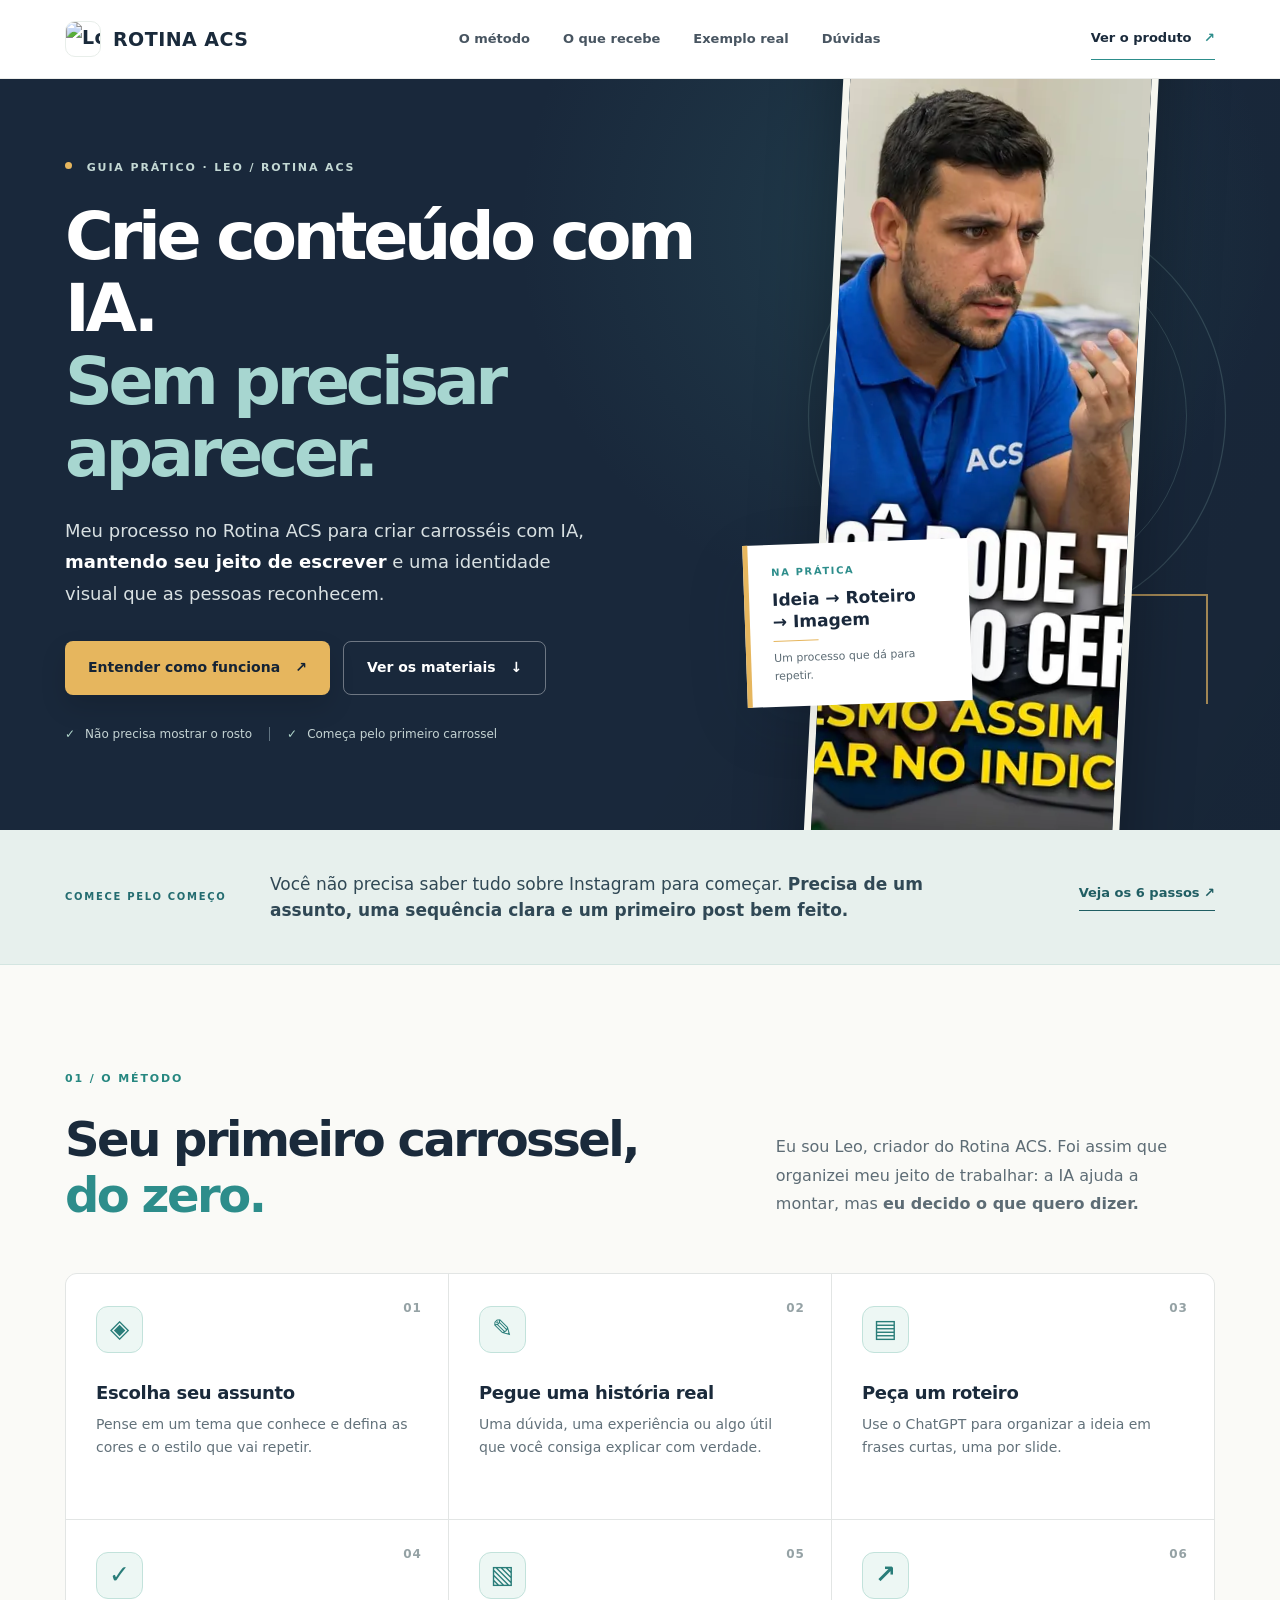
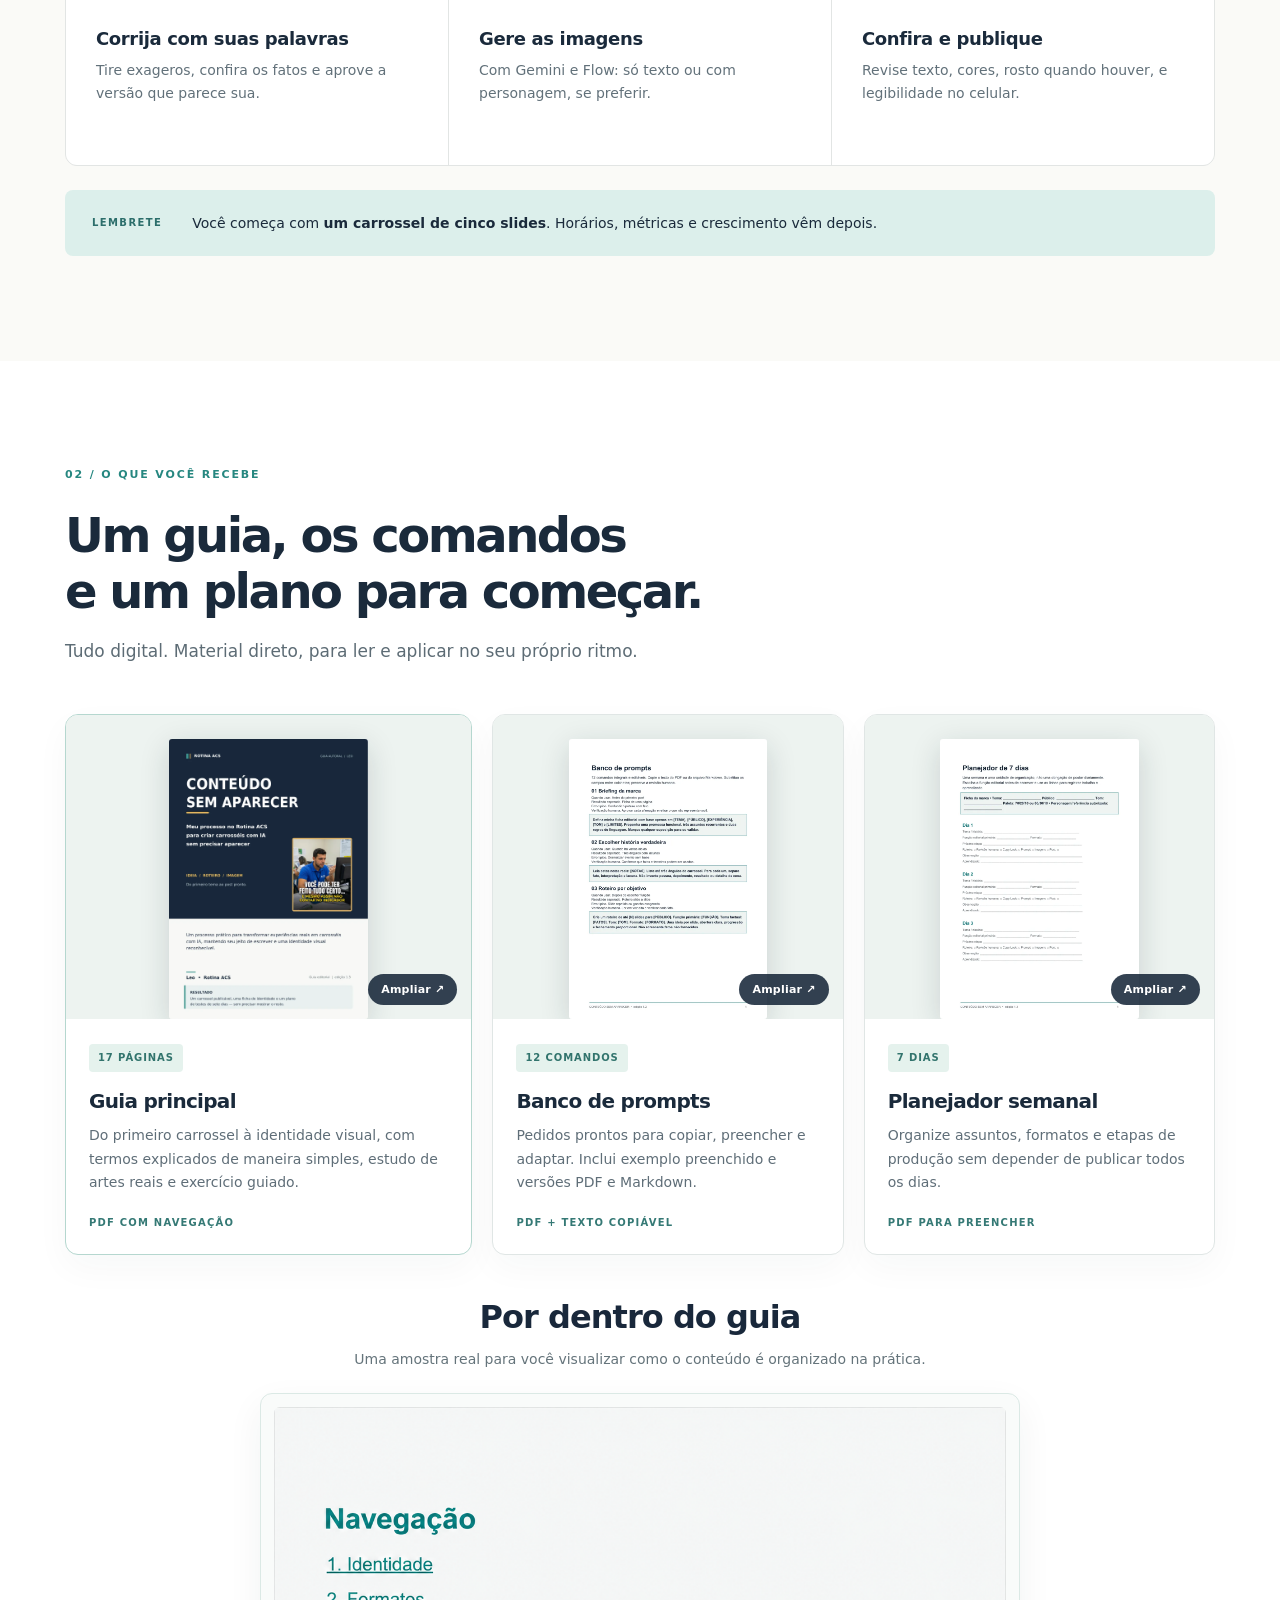
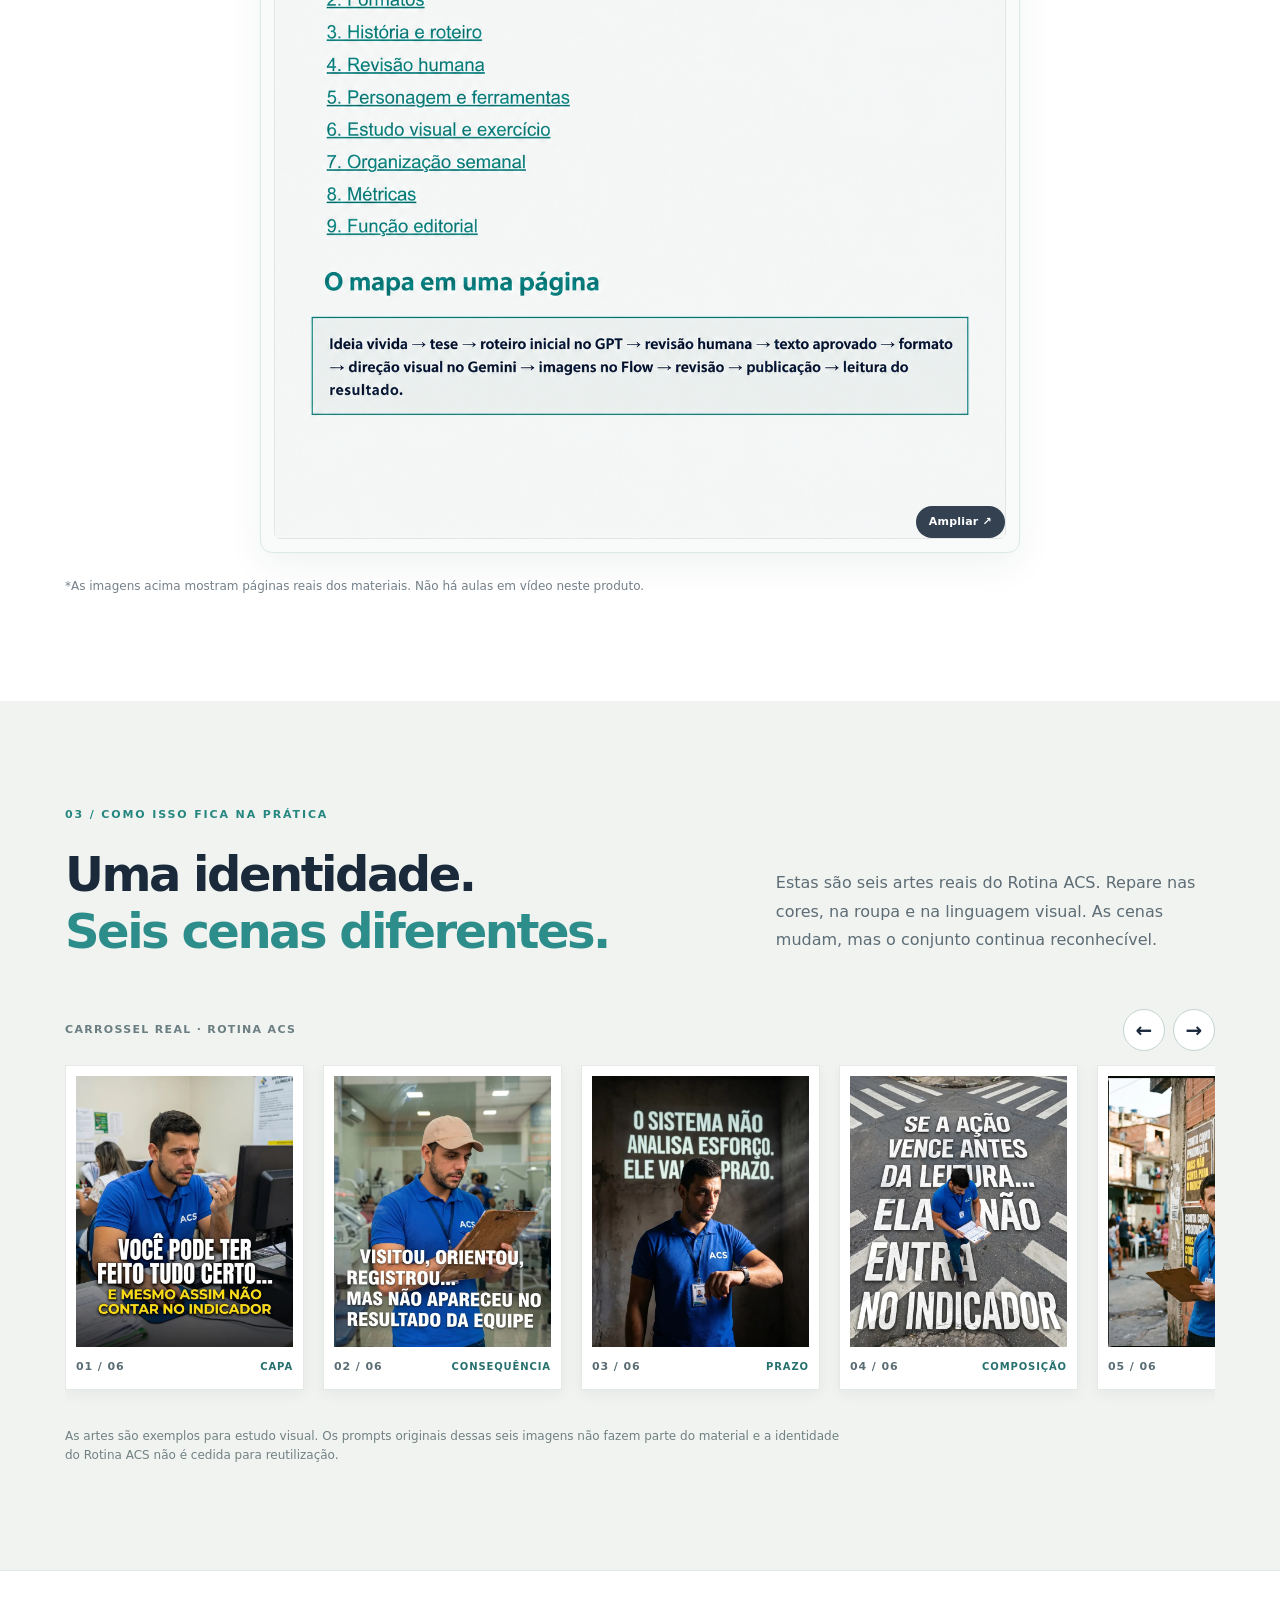
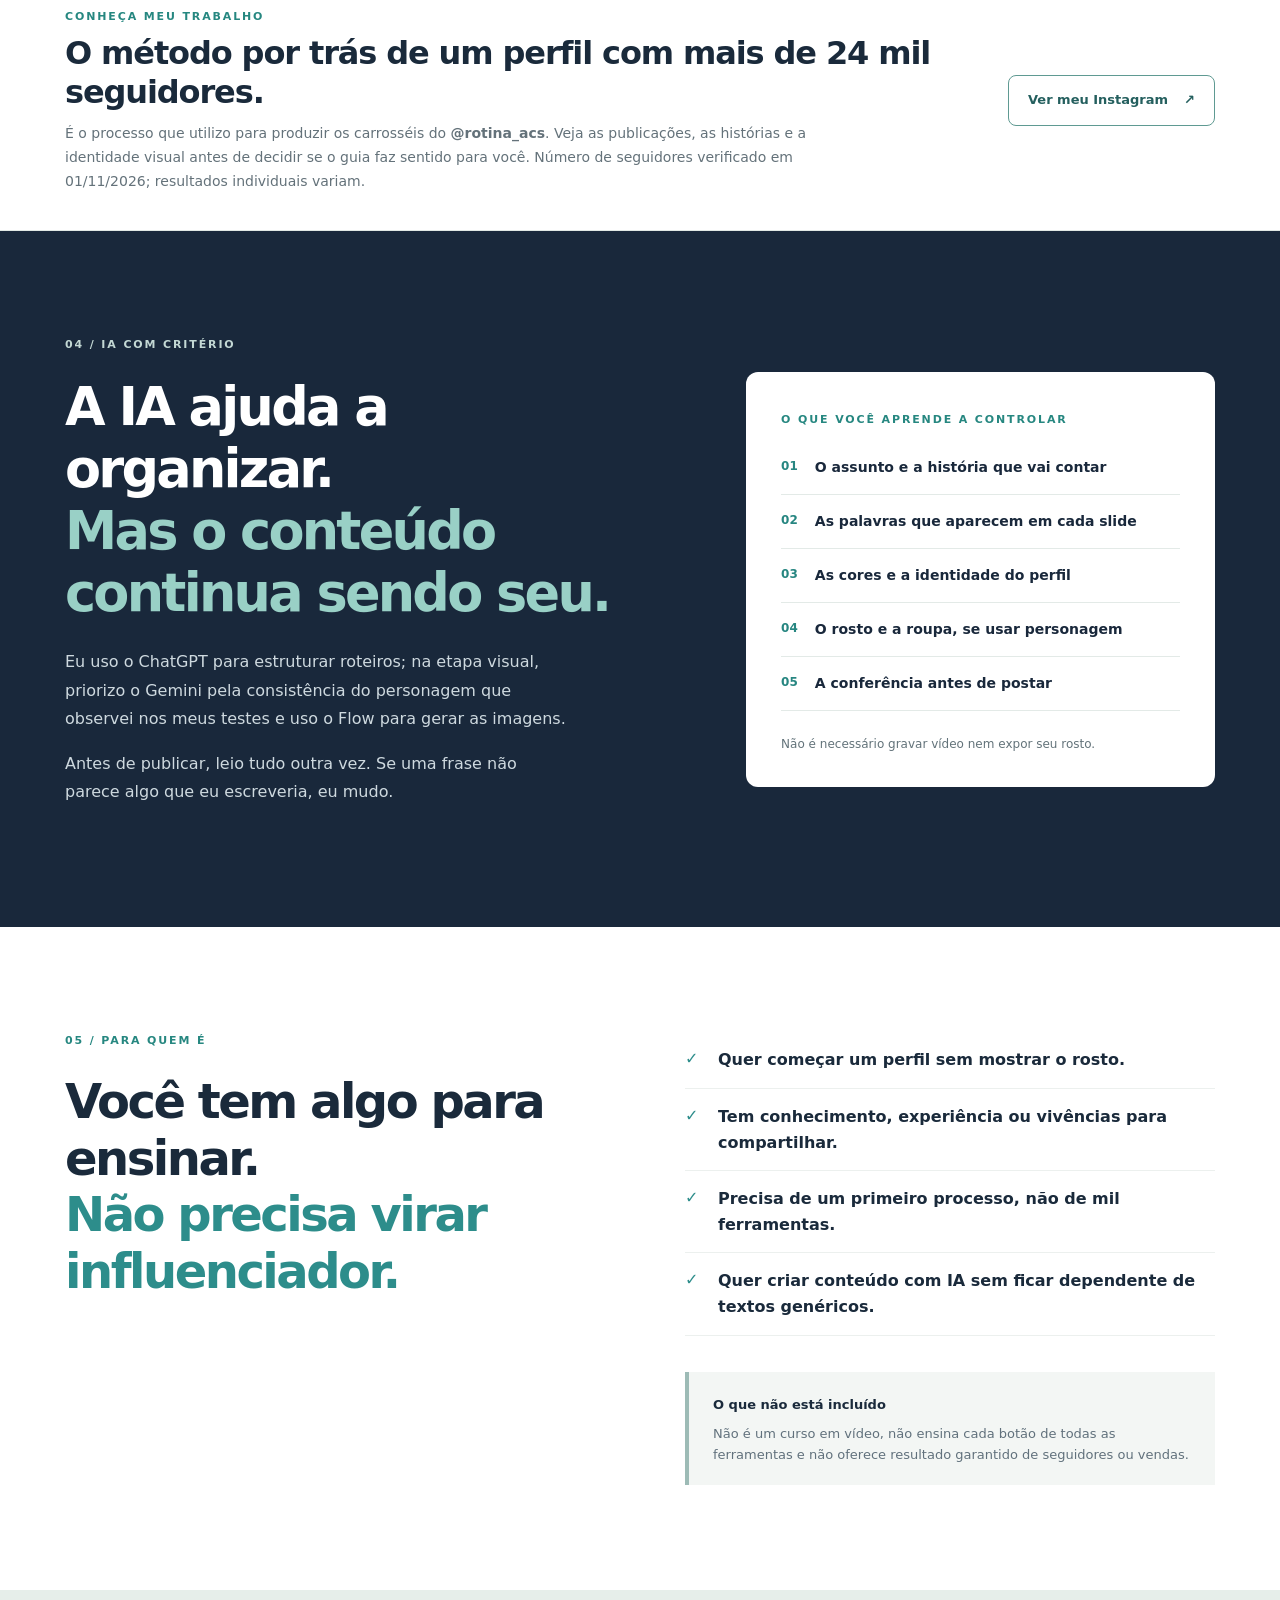
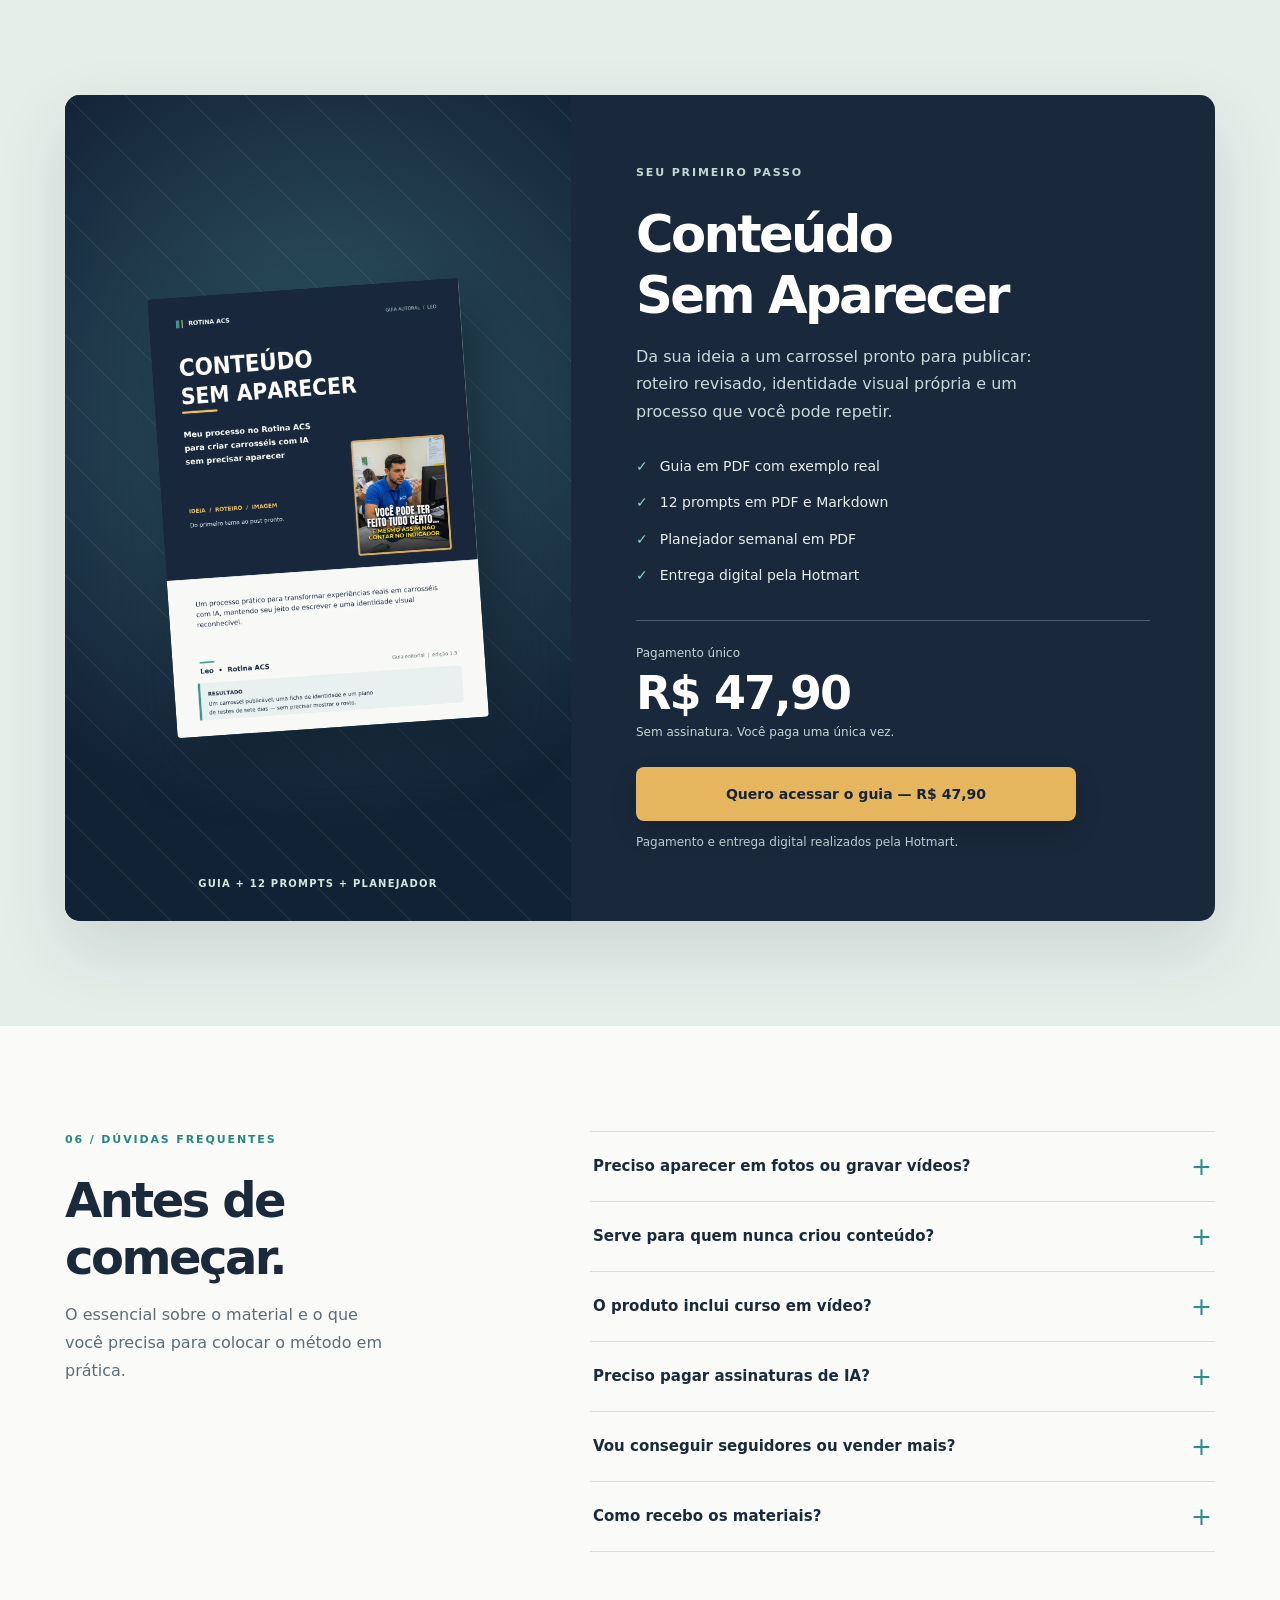
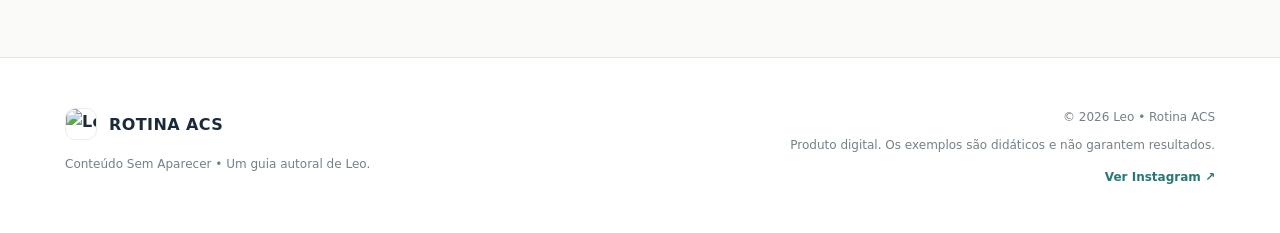
==== index.html @ d0b78807 "Instalar GA4 exclusivo Conteudo Sem Aparecer (G-LNFQ75QREZ)" ====
<!doctype html>
<html lang="pt-BR">
<head>
  <meta charset="utf-8">
  <meta name="viewport" content="width=device-width, initial-scale=1">
  <meta name="theme-color" content="#19283b">
  <meta name="description" content="Aprenda o processo que Leo usa no Rotina ACS para criar carrosséis com IA sem aparecer: roteiro, escrita natural, identidade visual e imagens. Guia PDF, 12 prompts e planejador.">
  <meta name="robots" content="noindex,nofollow"><!-- PRÉVIA: trocar depois da publicação e conferência de domínio/checkout. -->
  <meta property="og:locale" content="pt_BR">
  <meta property="og:type" content="website">
  <meta property="og:site_name" content="Rotina ACS">
  <meta property="og:title" content="Conteúdo Sem Aparecer | Meu processo no Rotina ACS">
  <meta property="og:description" content="Um caminho prático para criar carrosséis com IA, sem precisar mostrar o rosto ou perder seu jeito de escrever.">
  <meta property="og:image" content="https://rotinaacs.com.br/assets/logo.png">
  <meta name="color-scheme" content="light">
  <title>Conteúdo Sem Aparecer — Leo | Rotina ACS</title>
  <link rel="icon" type="image/png" href="https://rotinaacs.com.br/assets/logo.png">
  <link rel="stylesheet" href="styles.css?v=20261101-guia-v1">
  <!-- Google Analytics 4: propriedade exclusiva Conteudo Sem Aparecer. Origem unica; nao duplicar no GTM. -->
  <script async src="https://www.googletagmanager.com/gtag/js?id=G-LNFQ75QREZ"></script>
  <script>
    window.dataLayer = window.dataLayer || [];
    function gtag(){dataLayer.push(arguments);}
    gtag('js', new Date());
    gtag('config', 'G-LNFQ75QREZ');
  </script>
  <script src="site-config.js" defer></script>
  <script src="app.js" defer></script>
</head>
<body>
  <a class="skip" href="#conteudo">Ir para o conteúdo</a>
  <header class="site-header">
    <div class="wide header-inner">
      <a class="brand" href="https://www.instagram.com/rotina_acs/" target="_blank" rel="noopener noreferrer" aria-label="Ver Instagram do Rotina ACS (abre em nova aba)"><img class="brand-mark" src="https://rotinaacs.com.br/assets/logo.png" alt="Logotipo oficial do Rotina ACS" width="36" height="36"><span>ROTINA <b>ACS</b></span></a>
      <nav class="nav-links" aria-label="Navegação principal">
        <a href="#metodo">O método</a><a href="#por-dentro">O que recebe</a><a href="#exemplo">Exemplo real</a><a href="#duvidas">Dúvidas</a>
      </nav>
      <a class="header-link" href="#oferta">Ver o produto <span aria-hidden="true">↗</span></a>
    </div>
  </header>

  <main id="conteudo">
    <section class="hero" id="inicio">
      <div class="wide hero-grid" data-reveal>
        <div class="hero-copy">
          <p class="eyebrow light"><span class="dot"></span> GUIA PRÁTICO · LEO / ROTINA ACS</p>
          <h1>Crie conteúdo com IA.<br><em>Sem precisar aparecer.</em></h1>
          <p class="hero-lead">Meu processo no Rotina ACS para criar carrosséis com IA, <strong>mantendo seu jeito de escrever</strong> e uma identidade visual que as pessoas reconhecem.</p>
          <div class="hero-actions">
            <a href="#metodo" class="btn btn-gold">Entender como funciona <span aria-hidden="true">↗</span></a>
            <a href="#por-dentro" class="btn btn-ghost">Ver os materiais <span aria-hidden="true">↓</span></a>
          </div>
          <div class="hero-foot"><span class="tick">✓</span> Não precisa mostrar o rosto <span class="sep"></span><span class="tick">✓</span> Começa pelo primeiro carrossel</div>
        </div>
        <div class="hero-visual" aria-label="Exemplo de carrossel do Rotina ACS">
          <div class="hero-orbit orbit-one"></div><div class="hero-orbit orbit-two"></div>
          <figure class="hero-photo"><img src="assets/post-01.webp" width="740" height="920" alt="Carrossel real do Rotina ACS mostrando um agente diante do computador, com título sobre trabalho e indicadores" fetchpriority="high"><figcaption>ARTE REAL DO ROTINA ACS</figcaption></figure>
          <div class="float-stamp"><span class="tiny-label">NA PRÁTICA</span><strong>Ideia → Roteiro<br>→ Imagem</strong><span class="small-line"></span><span>Um processo que dá para repetir.</span></div>
          <div class="stack-line"></div>
        </div>
      </div>
    </section>

    <section class="beginner-band">
      <div class="wide beginner-inner" data-reveal><div class="eyebrow dark">COMECE PELO COMEÇO</div><p>Você não precisa saber tudo sobre Instagram para começar. <strong>Precisa de um assunto, uma sequência clara e um primeiro post bem feito.</strong></p><a href="#metodo">Veja os 6 passos <span aria-hidden="true">↗</span></a></div>
    </section>

    <section class="section section-method" id="metodo">
      <div class="wide">
        <div class="section-heading split" data-reveal><div><p class="eyebrow">01 / O MÉTODO</p><h2>Seu primeiro carrossel,<br><span>do zero.</span></h2></div><p>Eu sou Leo, criador do Rotina ACS. Foi assim que organizei meu jeito de trabalhar: a IA ajuda a montar, mas <strong>eu decido o que quero dizer.</strong></p></div>
        <div class="steps">
          <article class="step" data-reveal><span class="step-num">01</span><div class="step-icon" aria-hidden="true">◈</div><h3>Escolha seu assunto</h3><p>Pense em um tema que conhece e defina as cores e o estilo que vai repetir.</p></article>
          <article class="step" data-reveal><span class="step-num">02</span><div class="step-icon" aria-hidden="true">✎</div><h3>Pegue uma história real</h3><p>Uma dúvida, uma experiência ou algo útil que você consiga explicar com verdade.</p></article>
          <article class="step" data-reveal><span class="step-num">03</span><div class="step-icon" aria-hidden="true">▤</div><h3>Peça um roteiro</h3><p>Use o ChatGPT para organizar a ideia em frases curtas, uma por slide.</p></article>
          <article class="step" data-reveal><span class="step-num">04</span><div class="step-icon" aria-hidden="true">✓</div><h3>Corrija com suas palavras</h3><p>Tire exageros, confira os fatos e aprove a versão que parece sua.</p></article>
          <article class="step" data-reveal><span class="step-num">05</span><div class="step-icon" aria-hidden="true">▧</div><h3>Gere as imagens</h3><p>Com Gemini e Flow: só texto ou com personagem, se preferir.</p></article>
          <article class="step" data-reveal><span class="step-num">06</span><div class="step-icon" aria-hidden="true">↗</div><h3>Confira e publique</h3><p>Revise texto, cores, rosto quando houver, e legibilidade no celular.</p></article>
        </div>
        <div class="callout"><span class="callout-mark">LEMBRETE</span><span>Você começa com <strong>um carrossel de cinco slides</strong>. Horários, métricas e crescimento vêm depois.</span></div>
      </div>
    </section>

    <section class="section inside-section" id="por-dentro">
      <div class="wide">
        <div class="section-heading" data-reveal><p class="eyebrow">02 / O QUE VOCÊ RECEBE</p><h2>Um guia, os comandos<br>e um plano para começar.</h2><p class="sublead">Tudo digital. Material direto, para ler e aplicar no seu próprio ritmo.</p></div>
        <div class="product-grid">
          <article data-reveal class="product-card product-featured">
            <a class="product-image product-preview" href="assets/guia-capa.webp" aria-label="Ampliar prévia: Capa autoral do guia Conteúdo Sem Aparecer"><img src="assets/guia-capa.webp" alt="Capa autoral do guia Conteúdo Sem Aparecer" width="1042" height="1474" loading="lazy"><span class="preview-hint" aria-hidden="true">Ampliar ↗</span></a>
            <div class="product-info"><span class="pill">17 PÁGINAS</span><h3>Guia principal</h3><p>Do primeiro carrossel à identidade visual, com termos explicados de maneira simples, estudo de artes reais e exercício guiado.</p><span class="filetype">PDF COM NAVEGAÇÃO</span></div>
          </article>
          <article data-reveal class="product-card">
            <a class="product-image product-preview" href="assets/prompts-exemplo.webp" aria-label="Ampliar prévia: Página do banco de 12 prompts usados para criar e revisar carrosséis"><img src="assets/prompts-exemplo.webp" alt="Página do banco de 12 prompts usados para criar e revisar carrosséis" width="830" height="1170" loading="lazy"><span class="preview-hint" aria-hidden="true">Ampliar ↗</span></a>
            <div class="product-info"><span class="pill">12 COMANDOS</span><h3>Banco de prompts</h3><p>Pedidos prontos para copiar, preencher e adaptar. Inclui exemplo preenchido e versões PDF e Markdown.</p><span class="filetype">PDF + TEXTO COPIÁVEL</span></div>
          </article>
          <article data-reveal class="product-card">
            <a class="product-image product-preview" href="assets/planner-exemplo.webp" aria-label="Ampliar prévia: Amostra do planejador semanal e checklist para organizar a produção"><img src="assets/planner-exemplo.webp" alt="Amostra do planejador semanal e checklist para organizar a produção" width="830" height="1170" loading="lazy"><span class="preview-hint" aria-hidden="true">Ampliar ↗</span></a>
            <div class="product-info"><span class="pill">7 DIAS</span><h3>Planejador semanal</h3><p>Organize assuntos, formatos e etapas de produção sem depender de publicar todos os dias.</p><span class="filetype">PDF PARA PREENCHER</span></div>
          </article>
        </div>
        <div class="guide-sample" data-reveal>
          <h3>Por dentro do guia</h3>
          <p>Uma amostra real para você visualizar como o conteúdo é organizado na prática.</p>
          <a class="product-preview guide-sample-preview" href="assets/guia-mapa-por-dentro.png" aria-label="Ampliar a prévia real de uma página do guia Conteúdo Sem Aparecer">
            <img src="assets/guia-mapa-por-dentro.png" alt="Página real do guia com navegação pelos nove tópicos e mapa do processo: da ideia à publicação e leitura do resultado" width="735" height="353" loading="lazy">
            <span class="preview-hint" aria-hidden="true">Ampliar ↗</span>
          </a>
        </div>
        <p class="note-text">*As imagens acima mostram páginas reais dos materiais. Não há aulas em vídeo neste produto.</p>
      </div>
    </section>

    <section class="section showcase" id="exemplo">
      <div class="wide">
        <div class="section-heading split" data-reveal><div><p class="eyebrow">03 / COMO ISSO FICA NA PRÁTICA</p><h2>Uma identidade.<br><span>Seis cenas diferentes.</span></h2></div><p>Estas são seis artes reais do Rotina ACS. Repare nas cores, na roupa e na linguagem visual. As cenas mudam, mas o conjunto continua reconhecível.</p></div>
        <div class="gallery-controls" data-reveal><span>CARROSSEL REAL · ROTINA ACS</span><div><button class="gallery-arrow" type="button" data-gallery-prev aria-label="Ver slides anteriores">←</button><button class="gallery-arrow" type="button" data-gallery-next aria-label="Ver próximos slides">→</button></div></div>
        <div class="gallery" data-reveal id="gallery" tabindex="0" aria-label="Seis artes originais do Rotina ACS em sequência">
          <figure><img src="assets/post-01.webp" alt="Slide 1: trabalho certo pode não contar no indicador" loading="lazy"><figcaption>01 / 06 <span>CAPA</span></figcaption></figure>
          <figure><img src="assets/post-02.webp" alt="Slide 2: visitou, orientou e registrou, mas não apareceu no resultado" loading="lazy"><figcaption>02 / 06 <span>CONSEQUÊNCIA</span></figcaption></figure>
          <figure><img src="assets/post-03.webp" alt="Slide 3: sistema avalia prazos, personagem em cena escura" loading="lazy"><figcaption>03 / 06 <span>PRAZO</span></figcaption></figure>
          <figure><img src="assets/post-04.webp" alt="Slide 4: frase integrada ao asfalto com personagem visto de cima" loading="lazy"><figcaption>04 / 06 <span>COMPOSIÇÃO</span></figcaption></figure>
          <figure><img src="assets/post-05.webp" alt="Slide 5: agente diante de cartazes com mensagem sobre o indicador" loading="lazy"><figcaption>05 / 06 <span>IDENTIDADE</span></figcaption></figure>
          <figure><img src="assets/post-06.webp" alt="Slide 6: agente em rua ao anoitecer olhando o relógio" loading="lazy"><figcaption>06 / 06 <span>FECHAMENTO</span></figcaption></figure>
        </div>
        <p class="gallery-caption">As artes são exemplos para estudo visual. Os prompts originais dessas seis imagens não fazem parte do material e a identidade do Rotina ACS não é cedida para reutilização.</p>
      </div>
    </section>

    <section class="social-proof" aria-label="Conheça o trabalho real do Rotina ACS">
      <div class="wide social-proof-inner" data-reveal>
        <div class="social-proof-copy">
          <p class="eyebrow">CONHEÇA MEU TRABALHO</p>
          <h2>O método por trás de um perfil com mais de 24 mil seguidores.</h2>
          <p>É o processo que utilizo para produzir os carrosséis do <strong>@rotina_acs</strong>. Veja as publicações, as histórias e a identidade visual antes de decidir se o guia faz sentido para você. Número de seguidores verificado em 01/11/2026; resultados individuais variam.</p>
        </div>
        <a class="social-proof-link" href="https://www.instagram.com/rotina_acs/" target="_blank" rel="noopener noreferrer" aria-label="Ver perfil Rotina ACS no Instagram, abre em nova aba">Ver meu Instagram <span aria-hidden="true">↗</span></a>
      </div>
    </section>

    <section class="section philosophy-section">
      <div class="wide philosophy-grid" data-reveal>
        <div><p class="eyebrow light">04 / IA COM CRITÉRIO</p><h2>A IA ajuda a organizar.<br><em>Mas o conteúdo continua sendo seu.</em></h2><p>Eu uso o ChatGPT para estruturar roteiros; na etapa visual, priorizo o Gemini pela consistência do personagem que observei nos meus testes e uso o Flow para gerar as imagens.</p><p>Antes de publicar, leio tudo outra vez. Se uma frase não parece algo que eu escreveria, eu mudo.</p></div>
        <div class="philosophy-card"><p class="eyebrow">O QUE VOCÊ APRENDE A CONTROLAR</p><ul><li><span>01</span> O assunto e a história que vai contar</li><li><span>02</span> As palavras que aparecem em cada slide</li><li><span>03</span> As cores e a identidade do perfil</li><li><span>04</span> O rosto e a roupa, se usar personagem</li><li><span>05</span> A conferência antes de postar</li></ul><small>Não é necessário gravar vídeo nem expor seu rosto.</small></div>
      </div>
    </section>

    <section class="section suited-section">
      <div class="wide suited-grid" data-reveal><div><p class="eyebrow">05 / PARA QUEM É</p><h2>Você tem algo para ensinar.<br><span>Não precisa virar influenciador.</span></h2></div><div><ul class="checks"><li>Quer começar um perfil sem mostrar o rosto.</li><li>Tem conhecimento, experiência ou vivências para compartilhar.</li><li>Precisa de um primeiro processo, não de mil ferramentas.</li><li>Quer criar conteúdo com IA sem ficar dependente de textos genéricos.</li></ul><div class="honesty"><b>O que não está incluído</b><p>Não é um curso em vídeo, não ensina cada botão de todas as ferramentas e não oferece resultado garantido de seguidores ou vendas.</p></div></div></div>
    </section>

    <section class="section offer-section" id="oferta">
      <div class="wide offer-card" data-reveal>
        <div class="offer-visual"><img src="assets/guia-capa.webp" alt="Capa do Guia Conteúdo Sem Aparecer" loading="lazy"><div class="offer-visual-tag">GUIA + 12 PROMPTS + PLANEJADOR</div></div>
        <div class="offer-copy"><p class="eyebrow light">SEU PRIMEIRO PASSO</p><h2>Conteúdo<br>Sem Aparecer</h2><p>Da sua ideia a um carrossel pronto para publicar: roteiro revisado, identidade visual própria e um processo que você pode repetir.</p><ul><li>Guia em PDF com exemplo real</li><li>12 prompts em PDF e Markdown</li><li>Planejador semanal em PDF</li><li>Entrega digital pela Hotmart</li></ul><div class="price"><span>Pagamento único</span><strong data-price>R$ 47,90</strong><small>Sem assinatura. Você paga uma única vez.</small></div><div class="checkout-slot" data-checkout-slot><span class="btn btn-unavailable" aria-disabled="true">Aguardando liberação pela Hotmart</span><p>O produto está cadastrado. O botão de compra será ativado depois que a Hotmart liberar o checkout.</p></div></div>
      </div>
    </section>

    <section class="section faq-section" id="duvidas">
      <div class="wide faq-grid" data-reveal><div><p class="eyebrow">06 / DÚVIDAS FREQUENTES</p><h2>Antes de começar.</h2><p>O essencial sobre o material e o que você precisa para colocar o método em prática.</p></div><div class="faq-list">
        <details><summary>Preciso aparecer em fotos ou gravar vídeos?</summary><p>Não. Você pode criar carrosséis só com texto, objetos ou cenários. Se quiser um personagem fixo, o guia explica como trabalhar com referência de imagem.</p></details>
        <details><summary>Serve para quem nunca criou conteúdo?</summary><p>Sim, o material começa por seis passos simples para fazer um carrossel de cinco slides. Os termos técnicos são explicados dentro do guia.</p></details>
        <details><summary>O produto inclui curso em vídeo?</summary><p>Não. É um conjunto de arquivos digitais: guia PDF, banco de 12 prompts em PDF e Markdown e planejador em PDF.</p></details>
        <details><summary>Preciso pagar assinaturas de IA?</summary><p>As ferramentas podem ter recursos e limites diferentes conforme o plano. O guia apresenta o processo, mas você deve conferir as condições atuais do ChatGPT, Gemini e Google Flow antes de produzir.</p></details>
        <details><summary>Vou conseguir seguidores ou vender mais?</summary><p>Não existe garantia de seguidores, alcance, viralização ou vendas. Eu compartilho um processo que utilizo e critérios para testar, acompanhar e melhorar seu próprio conteúdo.</p></details>
        <details><summary>Como recebo os materiais?</summary><p>Após a confirmação do pagamento, a Hotmart fornece as orientações para acessar os arquivos digitais do produto.</p></details>
      </div></div>
    </section>
  </main>
  <dialog class="preview-dialog" id="preview-dialog" aria-label="Prévia ampliada do material">
    <button class="preview-dialog-close" type="button" data-preview-close aria-label="Fechar prévia">×</button>
    <img data-preview-image alt="">
    <p data-preview-caption></p>
  </dialog>
  <footer class="footer"><div class="wide footer-inner"><div><a class="brand brand-footer" href="https://www.instagram.com/rotina_acs/" target="_blank" rel="noopener noreferrer" aria-label="Ver Instagram do Rotina ACS (abre em nova aba)"><img class="brand-mark" src="https://rotinaacs.com.br/assets/logo.png" alt="Logotipo oficial do Rotina ACS" width="36" height="36"><span>ROTINA <b>ACS</b></span></a><p>Conteúdo Sem Aparecer • Um guia autoral de Leo.</p></div><div class="footer-right"><p>© <span id="year">2026</span> Leo • Rotina ACS</p><p>Produto digital. Os exemplos são didáticos e não garantem resultados.</p><a href="https://www.instagram.com/rotina_acs/" target="_blank" rel="noopener noreferrer" aria-label="Ver Instagram do Rotina ACS (abre em nova aba)">Ver Instagram ↗</a></div></div></footer>
</body>
</html>
---- styles.css ----
:root{--navy:#19283b;--navy-deep:#111d2b;--paper:#fafaf7;--white:#fff;--ink:#1a2a3b;--sub:#5d6c75;--teal:#2d8d8b;--teal-light:#dcefeb;--amber:#e6b65e;--line:#dee3e1;--radius:18px;--shadow:0 18px 65px rgba(21,38,54,.10)}
*{box-sizing:border-box}html{scroll-behavior:smooth}body{margin:0;background:var(--paper);font-family:Inter,"Segoe UI",system-ui,-apple-system,BlinkMacSystemFont,sans-serif;font-size:16px;color:var(--ink);line-height:1.6;-webkit-font-smoothing:antialiased}a{color:inherit}img{display:block;max-width:100%}button{font:inherit}button,a{-webkit-tap-highlight-color:transparent}:focus-visible{outline:3px solid var(--amber);outline-offset:4px}::selection{background:#c1dcd7;color:#172635}.wide{width:min(100% - 68px,1150px);margin-inline:auto}.skip{position:absolute;z-index:999;top:0;left:0;transform:translateY(-200%);background:#fff;color:var(--ink);padding:12px}.skip:focus{transform:none}.site-header{position:relative;z-index:10;background:#fff;border-bottom:1px solid #ecedea}.header-inner{height:78px;display:flex;align-items:center;justify-content:space-between;gap:32px}.brand{display:inline-flex;align-items:center;gap:12px;text-decoration:none;font-size:19px;letter-spacing:.025em;font-weight:600;white-space:nowrap}.brand b{font-weight:900}.brand-bars{display:inline-flex;align-items:center;gap:3px}.brand-bars i{display:block;width:9px;height:24px;background:var(--teal)}.brand-bars i+ i{width:4px;background:var(--amber)}.nav-links{display:flex;align-items:center;gap:33px}.nav-links a,.header-link{font-weight:650;font-size:13px;text-decoration:none;color:#485561}.nav-links a:hover,.header-link:hover{color:var(--teal)}.header-link{padding:10px 0;border-bottom:1px solid var(--teal);color:var(--ink)}.header-link span{color:var(--teal);margin-left:8px}
.hero{position:relative;background:var(--navy);color:#fff;overflow:hidden}.hero::before{content:"";position:absolute;inset:0;background:radial-gradient(circle at 70% 20%,rgba(59,128,131,.22),transparent 35%),linear-gradient(120deg,transparent 58%,rgba(0,0,0,.07));pointer-events:none}.hero-grid{position:relative;min-height:672px;display:grid;grid-template-columns:1.15fr .85fr;align-items:center;gap:52px;padding-block:80px 86px}.eyebrow{font-size:11px;font-weight:850;color:#268780;letter-spacing:.17em;text-transform:uppercase;margin:0 0 23px}.eyebrow.light{color:#c3d8d4}.eyebrow.dark{color:#246c70}.dot{display:inline-block;width:7px;height:7px;background:var(--amber);border-radius:50%;margin-right:9px;vertical-align:2px}.hero h1{max-width:700px;font-size:clamp(45px,5.2vw,75px);font-weight:850;line-height:1.09;letter-spacing:-.065em;margin:0 0 25px}.hero h1 em{font-style:normal;color:#a7d6d0}.hero-lead{font-size:18px;line-height:1.76;color:#d8e0e2;max-width:540px;margin:0}.hero-lead strong{color:#fff;font-weight:700}.hero-actions{display:flex;flex-wrap:wrap;gap:13px;margin-top:31px}.btn{display:inline-flex;justify-content:center;align-items:center;gap:15px;min-height:54px;padding:14px 23px;text-decoration:none;border-radius:8px;font-weight:800;font-size:14px;line-height:1.2;transition:transform .2s,filter .2s}.btn:hover{transform:translateY(-2px)}.btn-gold{background:var(--amber);color:#142335;box-shadow:0 12px 26px rgba(0,0,0,.13)}.btn-gold:hover{filter:brightness(1.05)}.btn-ghost{color:#fff;border:1px solid rgba(255,255,255,.37)}.btn-ghost:hover{background:rgba(255,255,255,.07)}.hero-foot{display:flex;align-items:center;flex-wrap:wrap;gap:10px;color:#c4d3d3;font-size:12px;margin-top:30px}.tick{color:#b0d6cb;font-weight:900}.sep{display:block;height:14px;width:1px;background:#617482;margin-inline:7px}.hero-visual{height:575px;position:relative;display:flex;justify-content:center;align-items:center}.hero-orbit{position:absolute;width:340px;height:340px;opacity:.32;border:1px solid #66898c;border-radius:50%}.orbit-one{transform:translate(35px,-35px)}.orbit-two{transform:translate(35px,-35px) scale(1.23)}.hero-photo{position:relative;z-index:2;width:315px;margin:0;transform:rotate(3deg);border:7px solid #f6f6ef;box-shadow:0 25px 70px rgba(0,0,0,.32);border-radius:7px;overflow:hidden}.hero-photo img{width:100%;aspect-ratio:4/5;object-fit:cover}.hero-photo figcaption{background:#f6f6ef;color:#273945;font-size:10px;font-weight:850;letter-spacing:.095em;padding:8px 10px;text-align:center}.float-stamp{position:absolute;z-index:4;bottom:35px;left:-3px;background:#fff;padding:20px 23px 22px;box-shadow:var(--shadow);color:var(--navy);width:225px;display:flex;flex-direction:column;gap:8px;border-left:5px solid var(--amber);transform:rotate(-2deg)}.float-stamp .tiny-label{color:var(--teal);font-weight:850;font-size:10px;letter-spacing:.16em}.float-stamp strong{font-size:17px;line-height:1.3}.float-stamp span:last-child{color:var(--sub);font-size:11px}.small-line{height:1px;width:45px;background:var(--amber)}.stack-line{position:absolute;bottom:35px;right:7px;width:110px;height:110px;border-top:2px solid rgba(220,175,96,.7);border-right:2px solid rgba(220,175,96,.7)}
.beginner-band{background:#e7f0ed;border-bottom:1px solid #d3e5e1}.beginner-inner{min-height:134px;display:grid;grid-template-columns:175px 1fr auto;align-items:center;gap:30px}.beginner-inner .eyebrow{margin:0;font-size:10px}.beginner-inner p{font-size:17px;margin:0;color:#304855;max-width:660px;line-height:1.55}.beginner-inner a{font-size:13px;font-weight:800;color:#205e63;white-space:nowrap;text-decoration:none;border-bottom:1px solid #205e63;padding-bottom:6px}
.section{padding:105px 0;scroll-margin-top:24px}.section-heading{margin-bottom:49px}.section-heading h2,.philosophy-grid h2,.suited-grid h2,.offer-copy h2,.faq-grid h2{font-size:clamp(34px,3.75vw,51px);line-height:1.18;letter-spacing:-.052em;margin:0;font-weight:820}.section-heading h2 span,.suited-grid h2 span{color:var(--teal)}.section-heading.split{display:grid;grid-template-columns:1fr .68fr;gap:65px;align-items:end}.section-heading.split >p{max-width:420px;font-size:16px;line-height:1.78;color:var(--sub);margin:0 0 5px}.section-heading .sublead{color:var(--sub);margin:18px 0 0;font-size:17px}
.section-method{background:var(--paper)}.steps{display:grid;grid-template-columns:repeat(3,minmax(0,1fr));gap:1px;background:#e2e5e4;border:1px solid #e2e5e4;border-radius:12px;overflow:hidden}.step{position:relative;min-height:245px;background:#fff;padding:32px 30px 28px}.step-num{position:absolute;right:26px;top:25px;font-size:12px;font-weight:850;letter-spacing:.09em;color:#95a2a5}.step-icon{display:grid;place-items:center;width:47px;height:47px;border:1px solid #c2e2db;background:#edf7f4;color:#297d79;font-size:25px;border-radius:12px;margin-bottom:28px;font-weight:600}.step h3{font-size:18px;margin:0 0 9px;line-height:1.28;letter-spacing:-.02em}.step p{font-size:14px;color:#62717a;margin:0;line-height:1.65}.callout{margin-top:24px;background:#dcefeb;border-radius:8px;padding:22px 27px;display:flex;gap:30px;align-items:center;font-size:14px;line-height:1.6}.callout-mark{font-size:10px;letter-spacing:.14em;color:#2c6e6b;font-weight:900;flex-shrink:0}
.inside-section{background:#fff}.product-grid{display:grid;grid-template-columns:1.16fr 1fr 1fr;gap:20px}.product-card{border:1px solid #e0e6e5;overflow:hidden;border-radius:13px;display:flex;flex-direction:column;background:#fff;box-shadow:0 13px 35px rgba(20,43,51,.035)}.product-featured{border-color:#b5d7cf}.product-image{background:#edf3f0;min-height:275px;display:flex;align-items:center;justify-content:center;padding:24px 24px 0;overflow:hidden}.product-image img{height:280px;width:auto;object-fit:contain;object-position:top;box-shadow:0 8px 30px rgba(20,35,45,.16);border-radius:3px}.product-info{padding:25px 23px 23px;flex:1;display:flex;flex-direction:column}.pill{display:inline-block;align-self:start;background:#e5f2ed;color:#32746d;font-size:10px;padding:6px 9px;font-weight:900;letter-spacing:.09em;border-radius:4px}.product-info h3{font-size:20px;line-height:1.3;letter-spacing:-.035em;margin:16px 0 10px}.product-info p{color:#5f6e78;font-size:14px;line-height:1.68;margin:0 0 20px}.filetype{color:#357975;font-size:10px;font-weight:850;letter-spacing:.12em;margin-top:auto}.note-text{font-size:12px;color:#75818a;margin:24px 0 0}
.showcase{background:#f0f3f0;overflow:hidden}.gallery-controls{display:flex;justify-content:space-between;align-items:center;margin-bottom:14px;color:#6b7e82;letter-spacing:.12em;font-size:11px;font-weight:900}.gallery-controls>div{display:flex;gap:8px}.gallery-arrow{border:1px solid #c4d5d1;border-radius:50%;width:42px;height:42px;background:#fff;color:var(--navy);cursor:pointer;font-size:20px}.gallery-arrow:hover{background:#e1f0ec}.gallery{display:flex;gap:19px;overflow-x:auto;scroll-snap-type:x mandatory;scrollbar-width:thin;scrollbar-color:#a6c8c1 transparent;padding-bottom:15px}.gallery figure{flex:0 0 239px;margin:0;scroll-snap-align:start;background:#fff;padding:10px 10px 13px;box-shadow:0 4px 14px rgba(20,30,40,.05);border:1px solid #e4e9e6}.gallery img{aspect-ratio:4/5;object-fit:cover;width:100%}.gallery figcaption{display:flex;justify-content:space-between;align-items:center;gap:8px;margin-top:11px;font-size:11px;letter-spacing:.08em;font-weight:850;color:#5a6c74}.gallery figcaption span{color:#26716e;font-size:10px}.gallery-caption{margin:22px 0 0;font-size:12px;line-height:1.6;color:#718183;max-width:780px}
.philosophy-section{background:var(--navy);color:#fff}.philosophy-grid{display:grid;grid-template-columns:1fr .78fr;gap:80px;align-items:center}.philosophy-grid h2{font-size:clamp(37px,4.1vw,57px);margin-bottom:24px}.philosophy-grid h2 em{font-style:normal;color:#99d0c6}.philosophy-grid>div>p:not(.eyebrow){color:#ced9df;line-height:1.78;max-width:510px}.philosophy-card{background:#fff;border-radius:12px;color:var(--navy);padding:39px 35px 32px}.philosophy-card .eyebrow{margin-bottom:13px}.philosophy-card ul{list-style:none;margin:0;padding:0}.philosophy-card li{padding:16px 0;display:flex;gap:17px;border-bottom:1px solid #e3eae7;font-size:14px;font-weight:650;line-height:1.5}.philosophy-card li span{color:#278681;font-size:12px;font-weight:900}.philosophy-card small{display:block;color:#63737a;margin-top:23px;line-height:1.7;font-size:12px}
.suited-section{background:#fff}.suited-grid{display:grid;grid-template-columns:1fr 1fr;gap:90px}.checks{list-style:none;margin:0 0 36px;padding:0}.checks li{font-weight:630;font-size:16px;padding:15px 0 15px 33px;position:relative;border-bottom:1px solid #ecf0ee}.checks li::before{content:'✓';font-weight:900;color:var(--teal);position:absolute;left:0;top:14px}.honesty{background:#f3f6f4;border-left:4px solid #9dbbb6;padding:19px 24px}.honesty b{font-size:13px}.honesty p{color:#61717c;font-size:13px;margin:8px 0 0}
.offer-section{background:#e6eeea}.offer-card{border-radius:15px;overflow:hidden;display:grid;grid-template-columns:.88fr 1.12fr;background:var(--navy);color:#fff;box-shadow:0 28px 70px rgba(23,46,55,.13)}.offer-visual{min-height:605px;display:flex;justify-content:center;align-items:center;position:relative;background:radial-gradient(circle at 52% 38%,#386363 0%,#274656 25%,#122235 73%);padding:55px}.offer-visual::before{content:"";position:absolute;inset:0;opacity:.15;background-image:linear-gradient(45deg,transparent 49.5%,#b0c9b8 50%,transparent 50.5%);background-size:60px 60px}.offer-visual img{position:relative;z-index:1;max-height:440px;box-shadow:18px 25px 55px #101f2da1;transform:rotate(-4deg);border-radius:4px}.offer-visual-tag{position:absolute;bottom:29px;left:50%;transform:translateX(-50%);white-space:nowrap;letter-spacing:.12em;font-size:10px;font-weight:850;color:#d0e8e0}.offer-copy{padding:69px 65px}.offer-copy h2{font-size:clamp(39px,4vw,57px)}.offer-copy>p:not(.eyebrow){color:#cbd8db;line-height:1.7;max-width:430px;margin:18px 0 23px}.offer-copy ul{margin:0 0 27px;padding:0;list-style:none}.offer-copy li{font-size:14px;color:#e8eeee;padding:7px 0}.offer-copy li::before{content:'✓';margin-right:12px;color:#91d6c6;font-weight:900}.price{border-top:1px solid #4b5d6e;padding-top:23px;display:flex;flex-direction:column}.price span,.price small{font-size:12px;color:#c5d5d5}.price strong{font-size:46px;letter-spacing:-.04em;line-height:1.12;margin:4px 0}.checkout-slot{margin-top:25px}.checkout-slot .btn{width:100%;max-width:440px}.btn-unavailable{color:#42545a;background:#bfcac7;opacity:.82;cursor:not-allowed}.btn-unavailable:hover{transform:none}.checkout-slot p{color:#bccdd0;font-size:12px;line-height:1.6;margin:12px 0 0;max-width:430px}
.faq-section{background:#fafbf9}.faq-grid{display:grid;grid-template-columns:.68fr 1fr;gap:100px}.faq-grid>div>p:not(.eyebrow){color:var(--sub);line-height:1.75;max-width:320px}.faq-list{border-top:1px solid #d8dfdd}.faq-list details{border-bottom:1px solid #d8dfdd}.faq-list summary{cursor:pointer;list-style:none;display:flex;justify-content:space-between;gap:20px;align-items:center;padding:22px 3px;font-size:15px;font-weight:780;line-height:1.4}.faq-list summary::-webkit-details-marker{display:none}.faq-list summary::after{content:'+';font-size:25px;color:var(--teal);font-weight:400;line-height:1}.faq-list details[open] summary::after{content:'−'}.faq-list p{margin:-2px 0 25px;color:#60717c;font-size:14px;line-height:1.8}.footer{background:#fff;border-top:1px solid #e1e8e3;padding:50px 0 45px}.footer-inner{display:flex;justify-content:space-between;gap:30px;align-items:start}.brand-footer{font-size:16px}.brand-footer .brand-bars i{height:20px;width:7px}.brand-footer .brand-bars i+i{width:3px}.footer p{font-size:12px;color:#738189;margin:15px 0 0}.footer-right{text-align:right}.footer-right p{margin:0 0 8px}.footer-right a{font-size:12px;color:#277774;text-decoration:none;font-weight:700}
@media(max-width:1050px){.wide{width:min(100% - 52px,970px)}.nav-links{gap:15px}.hero-grid{gap:20px}.hero h1{font-size:clamp(44px,5.5vw,65px)}.float-stamp{left:-15px}.section-heading.split{gap:35px}.offer-copy{padding:58px 45px}.philosophy-grid{gap:40px}.suited-grid{gap:40px}.faq-grid{gap:40px}}
@media(max-width:800px){.wide{width:min(100% - 42px,690px)}.site-header .header-inner{height:68px}.nav-links{display:none}.hero-grid{grid-template-columns:1fr;gap:20px;padding-top:73px;padding-bottom:46px}.hero h1{font-size:clamp(42px,8.1vw,66px)}.hero-copy{max-width:640px}.hero-visual{height:480px;width:min(100%,560px);margin:0 auto}.hero-photo{width:280px}.float-stamp{left:12px;bottom:26px}.beginner-inner{grid-template-columns:1fr;gap:8px;padding-block:24px}.beginner-inner p{font-size:16px}.beginner-inner a{justify-self:start;margin-top:7px}.section{padding:75px 0}.section-heading.split,.philosophy-grid,.suited-grid,.faq-grid{grid-template-columns:1fr;gap:26px}.section-heading.split>p{max-width:690px}.steps{grid-template-columns:repeat(2,minmax(0,1fr))}.product-grid{grid-template-columns:repeat(2,1fr)}.product-featured{grid-column:span 2;display:grid;grid-template-columns:.9fr 1fr}.product-featured .product-image{min-height:280px}.product-featured .product-info{justify-content:center}.product-image img{height:235px}.offer-card{grid-template-columns:.7fr 1fr}.offer-visual{min-height:540px;padding:27px}.offer-copy{padding:42px 34px}.offer-visual-tag{font-size:9px}.footer-inner{gap:25px}}
@media(max-width:560px){body{font-size:15px}.wide{width:min(100% - 34px,460px)}.header-inner{gap:8px}.brand{font-size:16px}.header-link{font-size:12px}.hero-grid{padding-top:55px}.hero h1{font-size:clamp(39px,10.5vw,51px);letter-spacing:-.06em}.hero-lead{font-size:16px;line-height:1.67}.hero-actions{gap:10px}.hero-actions .btn{width:100%;min-height:50px}.hero-foot{gap:7px;font-size:11px}.hero-visual{height:380px}.hero-orbit{width:270px;height:270px}.hero-photo{width:218px}.float-stamp{bottom:14px;left:0;width:182px;padding:14px;font-size:12px;gap:6px}.float-stamp strong{font-size:14px}.float-stamp span:last-child{font-size:10px}.float-stamp .tiny-label{font-size:8px}.stack-line{width:60px;height:60px;right:0}.beginner-inner p{font-size:15px}.section{padding:61px 0}.section-heading{margin-bottom:32px}.section-heading h2,.philosophy-grid h2,.suited-grid h2,.faq-grid h2{font-size:clamp(31px,8.5vw,42px)}.section-heading.split{gap:13px}.section-heading.split>p{font-size:14px}.steps{grid-template-columns:1fr}.step{min-height:0;padding:23px 23px 22px}.step-icon{margin-bottom:12px;width:39px;height:39px;font-size:19px}.step h3{font-size:17px}.step p{font-size:13px}.callout{display:block;padding:21px;font-size:13px}.callout-mark{display:block;margin-bottom:8px}.product-grid{grid-template-columns:1fr}.product-featured{grid-column:auto;display:flex}.product-image{min-height:0;padding:20px 20px 0}.product-image img{height:250px}.product-info{padding:22px}.gallery figure{flex-basis:220px}.philosophy-card{padding:24px}.suited-grid{gap:25px}.checks li{font-size:14px}.offer-card{grid-template-columns:1fr}.offer-visual{min-height:365px;padding:27px}.offer-visual img{max-height:315px}.offer-visual-tag{bottom:20px}.offer-copy{padding:38px 24px 39px}.offer-copy h2{font-size:43px}.price strong{font-size:42px}.faq-grid{gap:15px}.faq-list summary{font-size:14px}.footer-inner{flex-direction:column}.footer-right{text-align:left}.footer-right p{margin:0 0 6px}}
@media(prefers-reduced-motion:reduce){html{scroll-behavior:auto}.btn{transition:none}.btn:hover{transform:none}}

/* Marca oficial ROTINA ACS: reutiliza o arquivo institucional do projeto SuperKit oficial. */
.brand-mark{display:block;flex:0 0 auto;width:36px;height:36px;border-radius:10px;object-fit:cover;background:#fff;border:1px solid #e8eeea}
.brand-footer .brand-mark{width:32px;height:32px}
@media(max-width:560px){.brand-mark{width:30px;height:30px}}


/* V1.4: microinteracoes discretas, prova social e zoom de previas; identidade existente preservada. */
.product-card{transition:transform .25s ease,box-shadow .25s ease,border-color .25s ease}
@media(hover:hover) and (pointer:fine){
  .product-card:hover{transform:translateY(-4px);box-shadow:0 20px 45px rgba(20,43,51,.10);border-color:#b0d4cd}
  .product-preview:hover img{transform:scale(1.025)}
  .social-proof-link:hover{transform:translateY(-2px);box-shadow:0 12px 28px rgba(23,46,55,.13)}
}
.product-preview{position:relative;text-decoration:none;cursor:zoom-in;outline-offset:5px}
.product-preview img{transition:transform .35s ease}
.preview-hint{position:absolute;right:14px;bottom:14px;z-index:1;color:#fff;background:rgba(25,40,59,.88);border-radius:100px;padding:7px 13px;font-weight:750;font-size:11px;letter-spacing:.02em}
.btn:active,.social-proof-link:active{transform:translateY(0) scale(.99)}
.btn-checkout:hover{box-shadow:0 14px 33px rgba(230,182,94,.24)}
.social-proof{background:#fff;border-top:1px solid #e1e8e4;border-bottom:1px solid #e1e8e4;padding:37px 0}
.social-proof-inner{display:grid;grid-template-columns:1fr auto;align-items:center;gap:38px}
.social-proof .eyebrow{margin:0 0 8px}
.social-proof h2{font-size:clamp(22px,2.7vw,32px);letter-spacing:-.035em;line-height:1.22;margin:0 0 9px}
.social-proof p:not(.eyebrow){font-size:14px;color:#64727a;line-height:1.72;max-width:750px;margin:0}
.social-proof-link{display:inline-flex;align-items:center;justify-content:center;gap:16px;white-space:nowrap;border:1px solid #5f9a92;border-radius:8px;color:#245f5e;text-decoration:none;padding:14px 19px;font-size:13px;font-weight:800;transition:transform .2s ease,box-shadow .2s ease}
.preview-dialog{width:min(90vw,700px);max-height:90dvh;margin:auto;padding:20px 18px 14px;background:#fff;color:var(--ink);border:none;border-radius:14px;box-shadow:0 25px 85px rgba(0,0,0,.38);overflow:auto}
.preview-dialog::backdrop{background:rgba(13,27,40,.86);backdrop-filter:blur(5px)}
.preview-dialog img{width:auto;max-width:100%;max-height:calc(90dvh - 104px);height:auto;margin:auto;object-fit:contain}
.preview-dialog p{margin:10px 0 0;color:#526670;font-size:12px;text-align:center}
.preview-dialog-close{position:sticky;top:0;z-index:2;float:right;border:0;background:var(--navy);color:#fff;border-radius:50%;width:36px;height:36px;cursor:pointer;font-size:25px;line-height:1;margin:-7px -5px 8px 8px}
[data-reveal]{opacity:1;transform:none}
.js [data-reveal]{opacity:0;transform:translateY(18px);transition:opacity .45s ease,transform .45s cubic-bezier(.2,.8,.2,1)}
.js [data-reveal].is-visible{opacity:1;transform:translateY(0)}
@media(max-width:800px){.social-proof-inner{grid-template-columns:1fr;gap:16px}.social-proof-link{justify-self:start}}
@media(max-width:560px){.social-proof{padding:30px 0}.social-proof h2{font-size:25px}.social-proof p:not(.eyebrow){font-size:13px}.social-proof-link{width:100%}}
@media(prefers-reduced-motion:reduce){
 .js [data-reveal]{opacity:1;transform:none;transition:none}
 .product-card,.product-preview img,.social-proof-link{transition:none}
 .product-card:hover,.product-preview:hover img,.social-proof-link:hover{transform:none}
}

/* Ajustes pontuais para smartphone e realce dos seis passos — 01/11/2026. */
/* No celular, manter o bloco visual na sequência normal, depois de texto e CTAs. */
@media(max-width:560px){
  .hero-grid{display:flex;flex-direction:column;align-items:stretch;min-height:0;gap:24px}
  .hero-copy{width:100%;max-width:100%;flex:0 0 auto}
  .hero-visual{flex:0 0 auto;align-self:center}
}
/* Feedback cromático sutil, sem mudar a geometria dos cards. */
.step{transition:background-color .22s ease}
@media(hover:hover) and (pointer:fine){
  .step:hover{background-color:#f1f8f5}
}
.step:active{background-color:#e6f2ed}
@media(prefers-reduced-motion:reduce){.step{transition:none}}

/* V1.4.2 — ordem explícita da primeira dobra em navegadores mobile/in-app. */
@media(max-width:800px){
  .hero-grid{display:flex;flex-direction:column;align-items:stretch;justify-content:flex-start;min-height:0}
  .hero-copy{position:relative;z-index:2;flex:0 0 auto;width:100%;max-width:100%}
  .hero-actions{position:relative;z-index:2}
  .hero-visual{position:relative;z-index:0;flex:0 0 auto;align-self:center;max-width:100%;margin:28px auto 0}
}

/* Prévia real do interior do guia — inserida abaixo dos três materiais. */
.guide-sample{margin:44px auto 0;max-width:880px;text-align:center}
.guide-sample h3{font-size:clamp(23px,3vw,32px);line-height:1.15;letter-spacing:-.03em;margin:0 0 12px;color:var(--navy)}
.guide-sample p{font-size:14px;line-height:1.65;color:#65747b;margin:0 0 22px}
.guide-sample .guide-sample-preview{display:block;max-width:760px;margin:0 auto;border:1px solid #dbe9e5;border-radius:12px;padding:13px;background:#f9fbfa;box-shadow:0 13px 36px rgba(20,43,51,.06);overflow:hidden}
.guide-sample .guide-sample-preview img{display:block;width:100%;height:auto;border-radius:6px}
@media(max-width:560px){.guide-sample{margin-top:36px}.guide-sample .guide-sample-preview{padding:8px}.guide-sample p{padding:0 12px}}
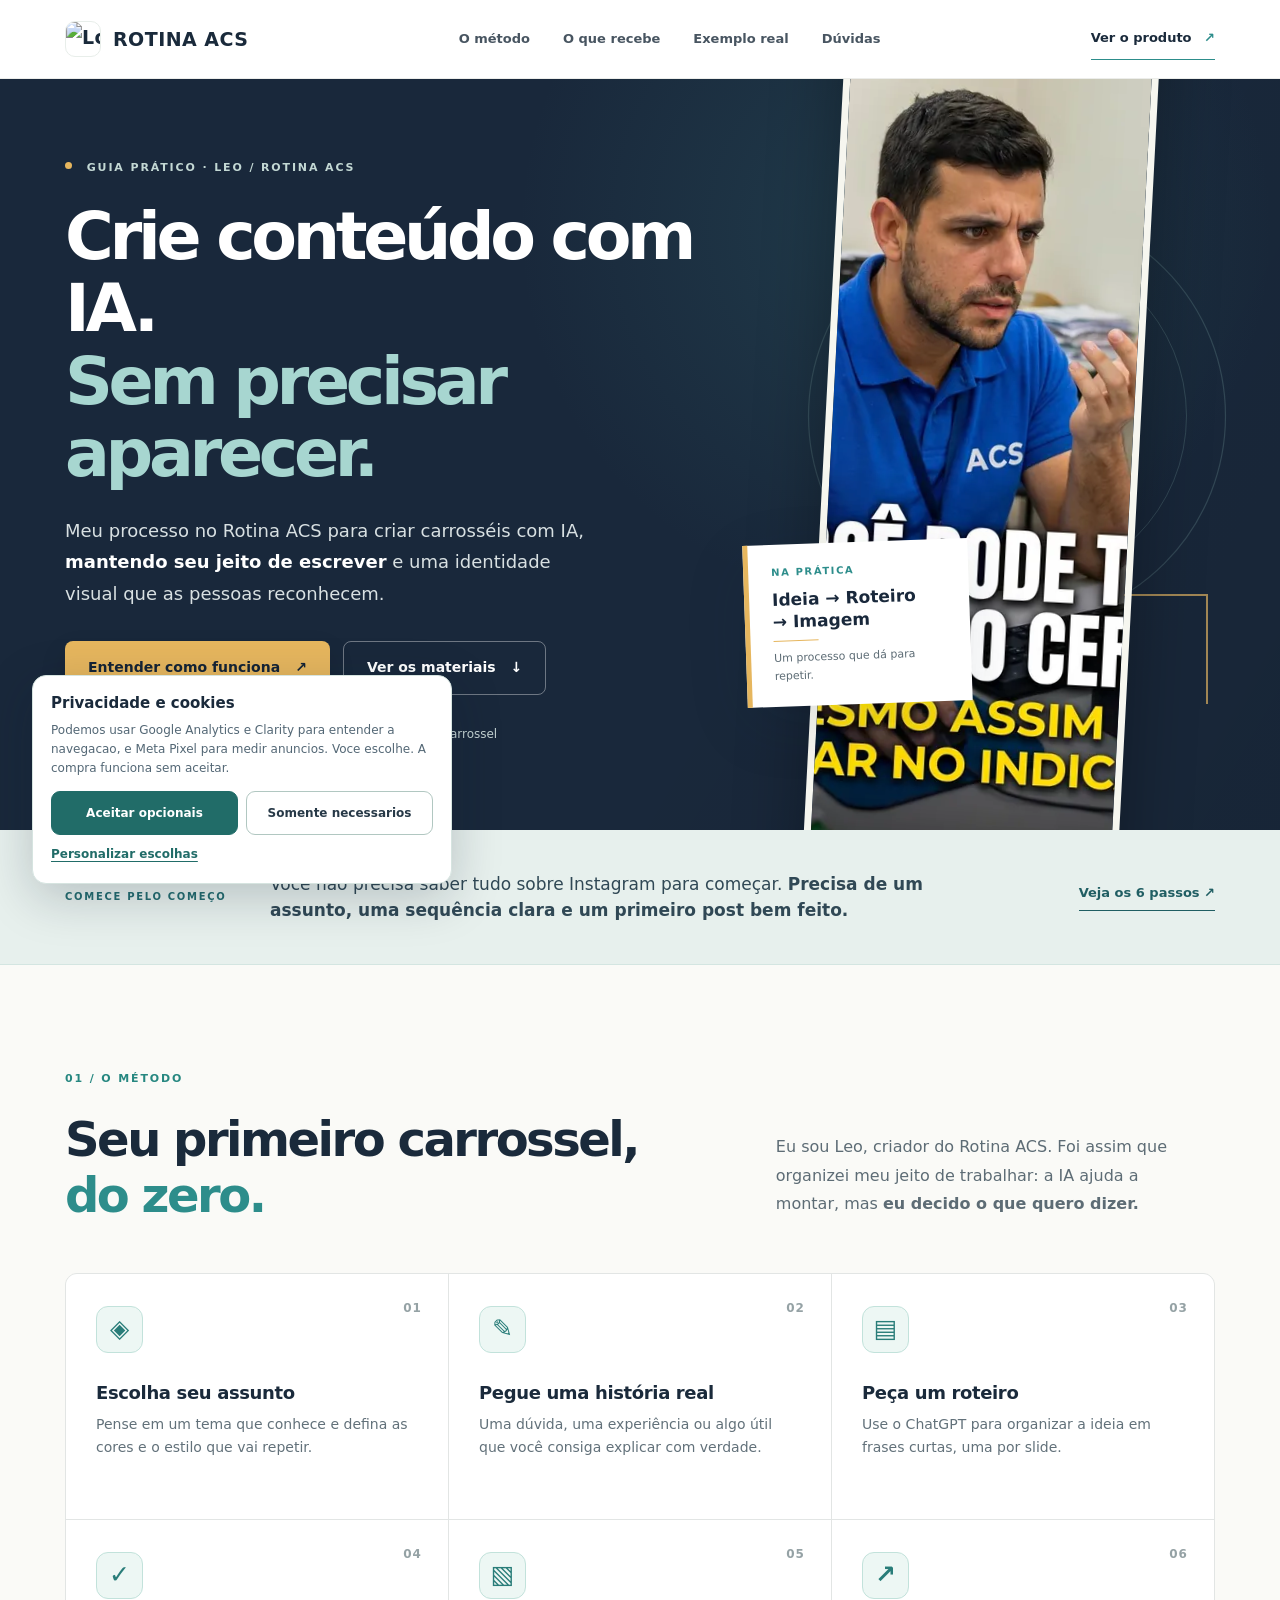
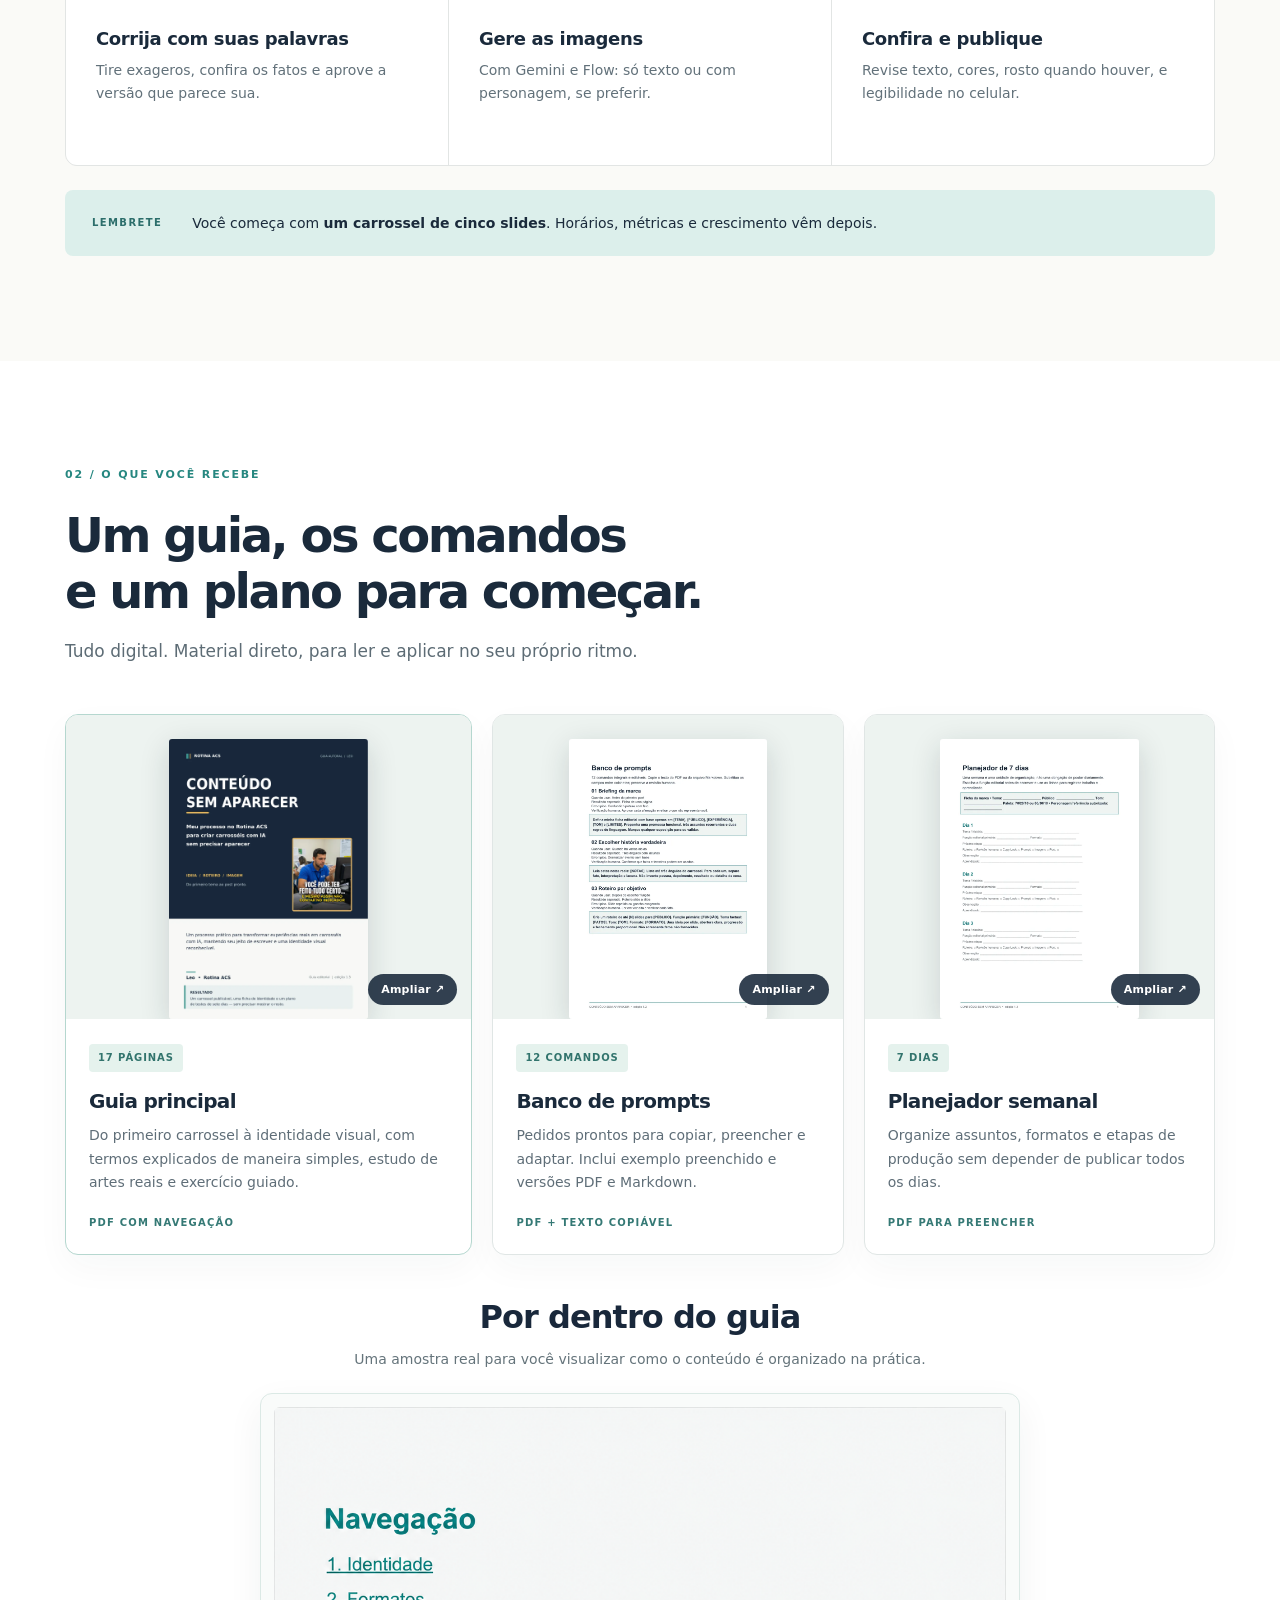
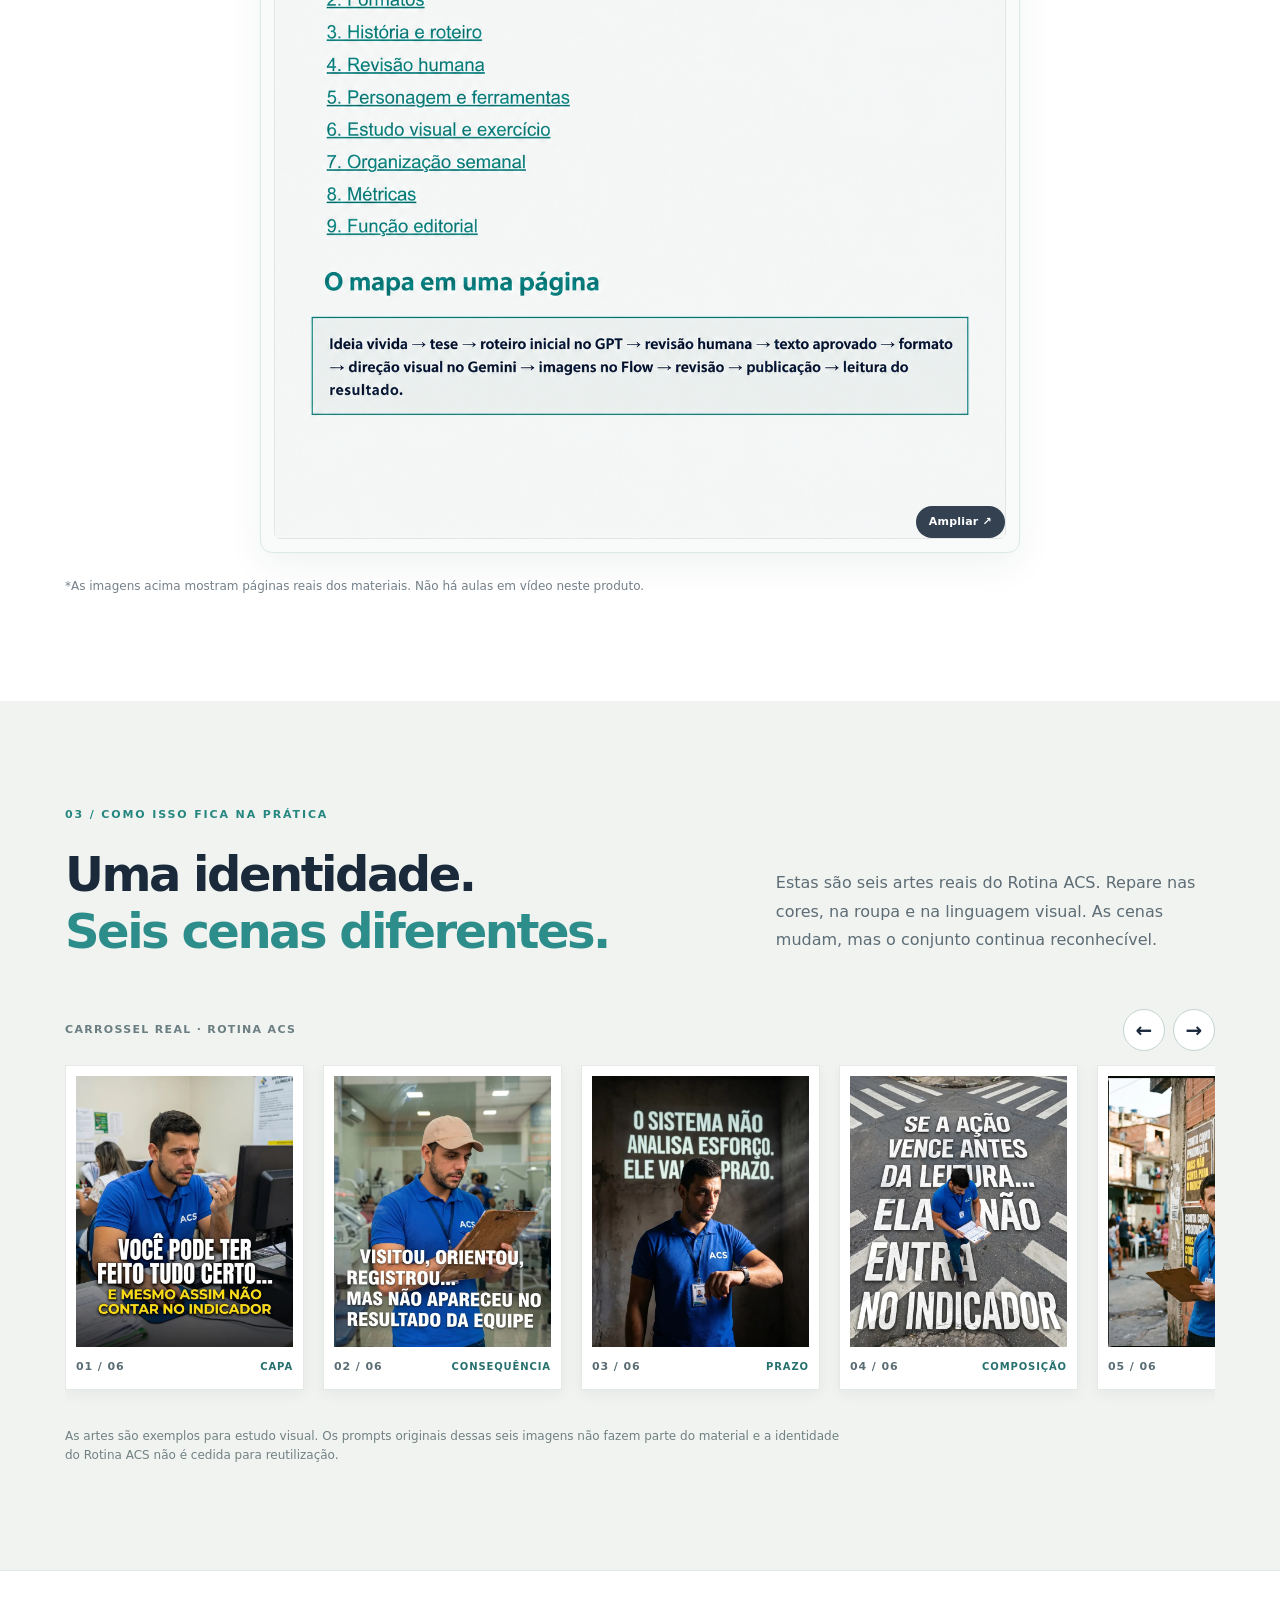
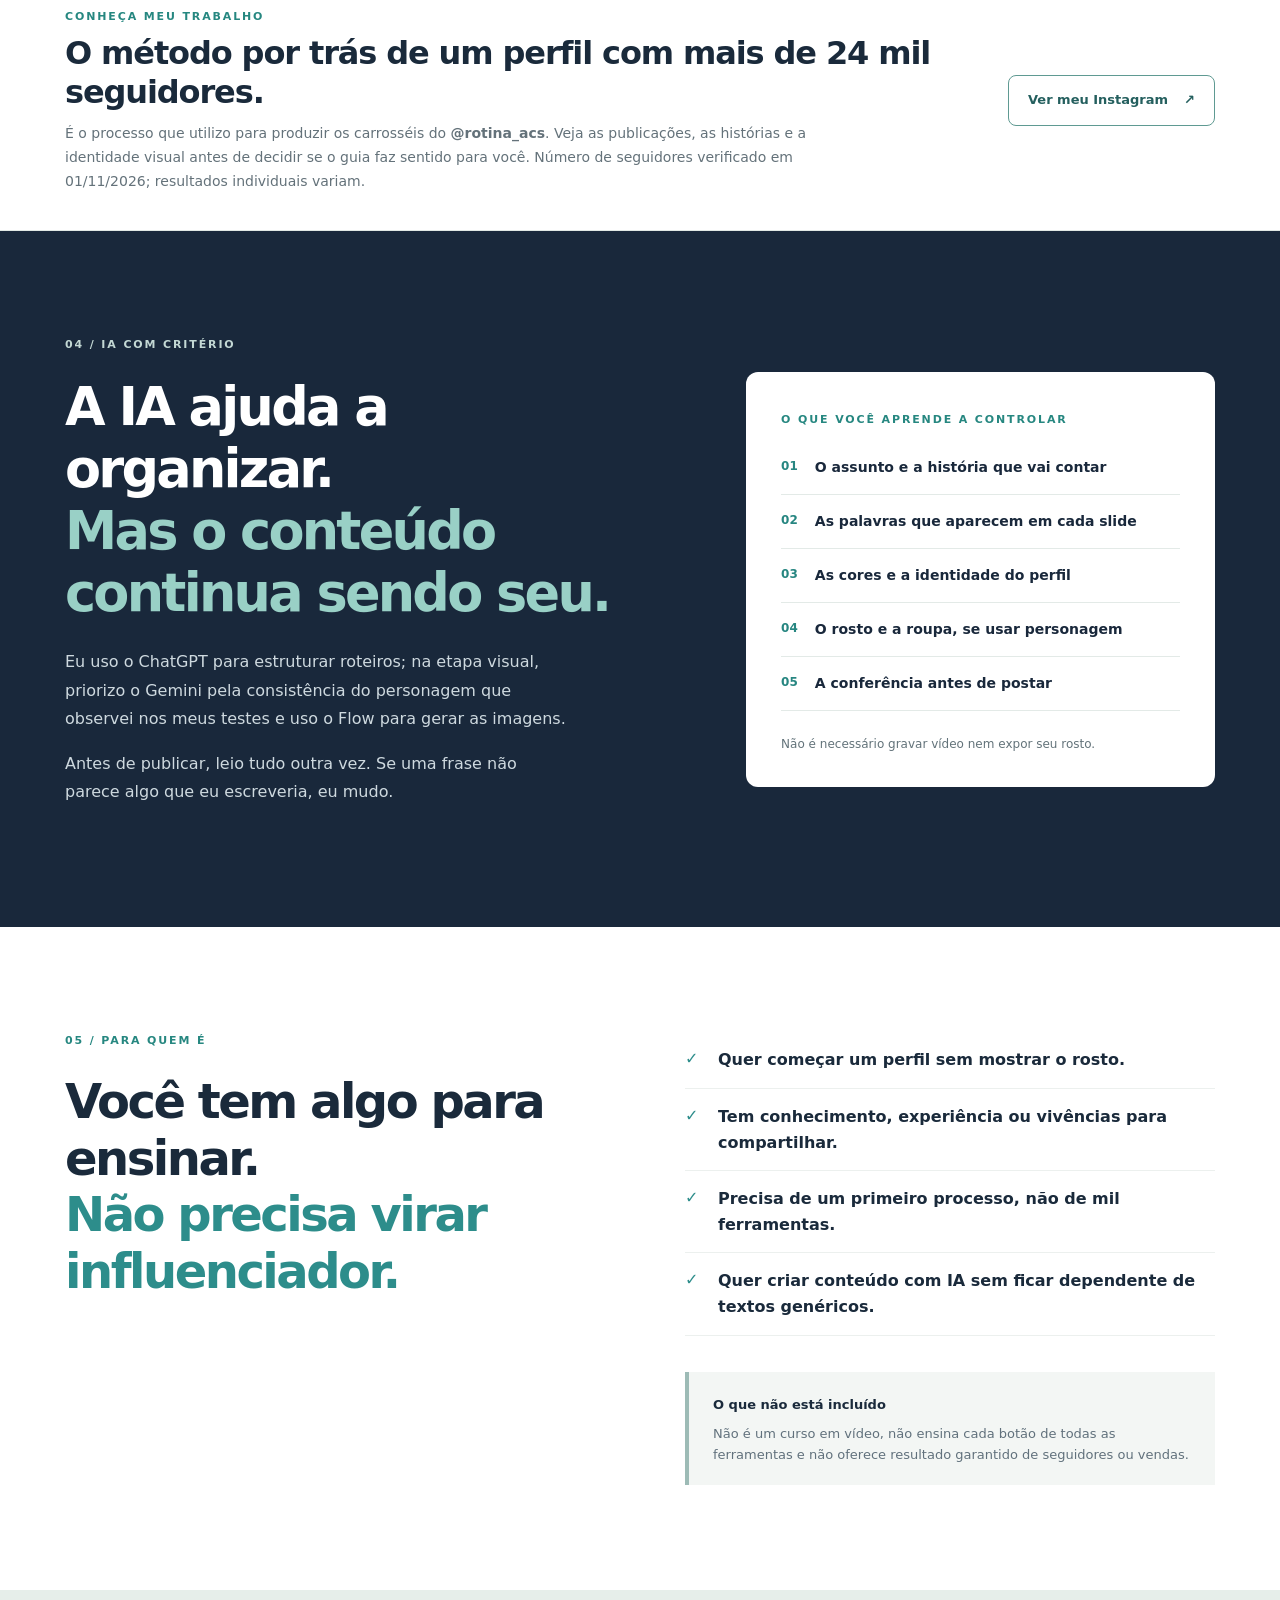
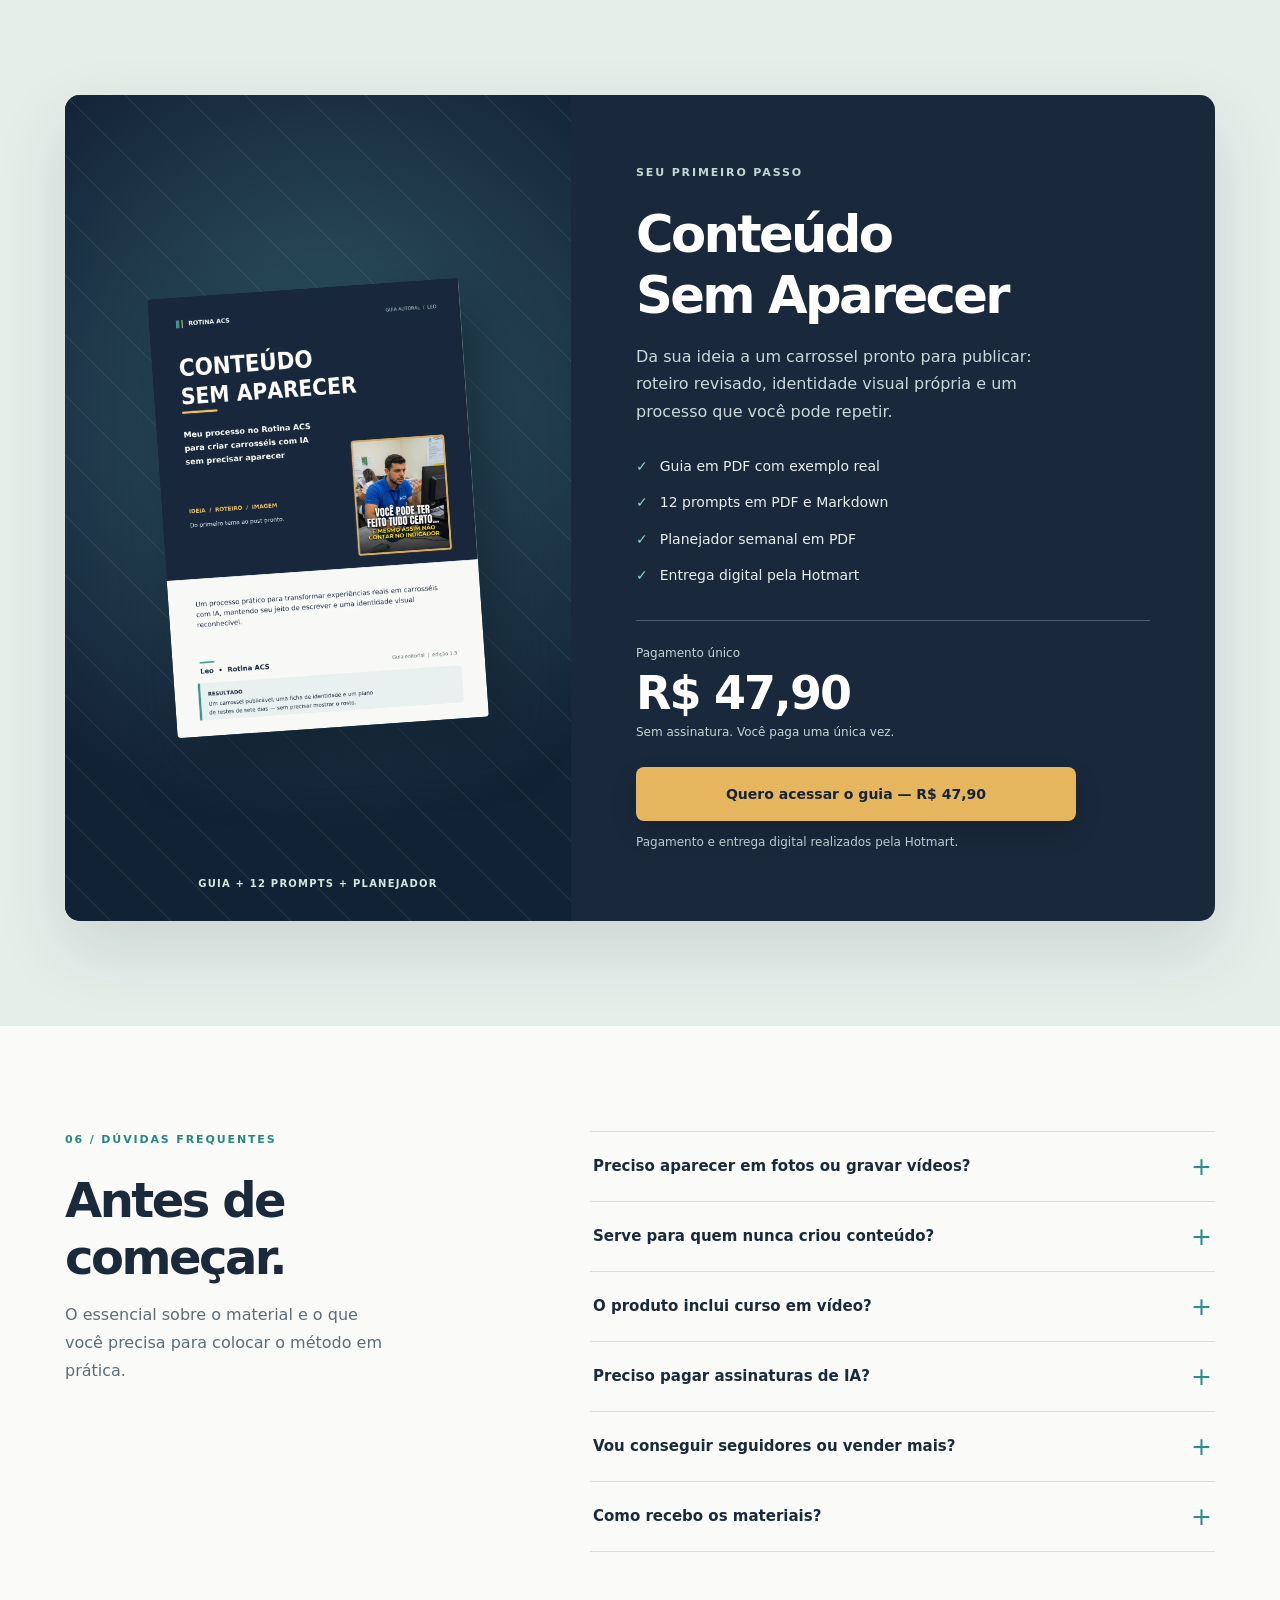
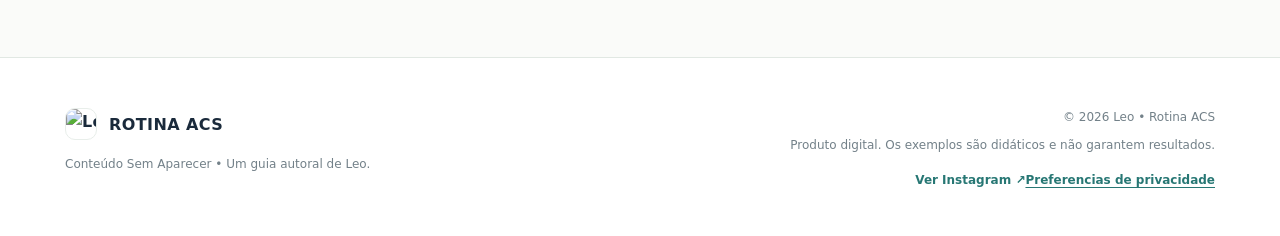
==== commit 695f0372: "Ativar Pixel exclusivo com consentimento; evitar GA4/Clarity antes da escolha" ====
--- a/index.html
+++ b/index.html
@@ -15,27 +15,21 @@
   <meta name="color-scheme" content="light">
   <title>Conteúdo Sem Aparecer — Leo | Rotina ACS</title>
   <link rel="icon" type="image/png" href="https://rotinaacs.com.br/assets/logo.png">
-  <link rel="stylesheet" href="styles.css?v=20261101-guia-v1">
-  <!-- Google Analytics 4: propriedade exclusiva Conteudo Sem Aparecer. Origem unica; nao duplicar no GTM. -->
-  <script async src="https://www.googletagmanager.com/gtag/js?id=G-LNFQ75QREZ"></script>
-  <script>
-    window.dataLayer = window.dataLayer || [];
-    function gtag(){dataLayer.push(arguments);}
-    gtag('js', new Date());
-    gtag('config', 'G-LNFQ75QREZ');
-  </script>
+  <link rel="stylesheet" href="styles.css?v=20261101-privacy-v1">
+  <!-- GA4, Clarity e Pixel Meta carregados apenas conforme escolha de privacidade. -->
+  <script src="tracking-consent.js?v=20261101-privacy-v1" defer></script>
   <script src="site-config.js" defer></script>
-  <script src="app.js" defer></script>
+  <script src="app.js?v=20261101-floating-v1" defer></script>
 </head>
 <body>
   <a class="skip" href="#conteudo">Ir para o conteúdo</a>
   <header class="site-header">
     <div class="wide header-inner">
-      <a class="brand" href="https://www.instagram.com/rotina_acs/" target="_blank" rel="noopener noreferrer" aria-label="Ver Instagram do Rotina ACS (abre em nova aba)"><img class="brand-mark" src="https://rotinaacs.com.br/assets/logo.png" alt="Logotipo oficial do Rotina ACS" width="36" height="36"><span>ROTINA <b>ACS</b></span></a>
+      <a data-track="cabecalho_logo_instagram" class="brand" href="https://www.instagram.com/rotina_acs/" target="_blank" rel="noopener noreferrer" aria-label="Ver Instagram do Rotina ACS (abre em nova aba)"><img class="brand-mark" src="https://rotinaacs.com.br/assets/logo.png" alt="Logotipo oficial do Rotina ACS" width="36" height="36"><span>ROTINA <b>ACS</b></span></a>
       <nav class="nav-links" aria-label="Navegação principal">
-        <a href="#metodo">O método</a><a href="#por-dentro">O que recebe</a><a href="#exemplo">Exemplo real</a><a href="#duvidas">Dúvidas</a>
+        <a data-track="menu_metodo" href="#metodo">O método</a><a data-track="menu_materiais" href="#por-dentro">O que recebe</a><a data-track="menu_exemplo" href="#exemplo">Exemplo real</a><a data-track="menu_duvidas" href="#duvidas">Dúvidas</a>
       </nav>
-      <a class="header-link" href="#oferta">Ver o produto <span aria-hidden="true">↗</span></a>
+      <a data-track="cabecalho_ver_produto" class="header-link" href="#oferta">Ver o produto <span aria-hidden="true">↗</span></a>
     </div>
   </header>
 
@@ -47,8 +41,8 @@
           <h1>Crie conteúdo com IA.<br><em>Sem precisar aparecer.</em></h1>
           <p class="hero-lead">Meu processo no Rotina ACS para criar carrosséis com IA, <strong>mantendo seu jeito de escrever</strong> e uma identidade visual que as pessoas reconhecem.</p>
           <div class="hero-actions">
-            <a href="#metodo" class="btn btn-gold">Entender como funciona <span aria-hidden="true">↗</span></a>
-            <a href="#por-dentro" class="btn btn-ghost">Ver os materiais <span aria-hidden="true">↓</span></a>
+            <a data-track="hero_entender_metodo" href="#metodo" class="btn btn-gold">Entender como funciona <span aria-hidden="true">↗</span></a>
+            <a data-track="hero_ver_materiais" href="#por-dentro" class="btn btn-ghost">Ver os materiais <span aria-hidden="true">↓</span></a>
           </div>
           <div class="hero-foot"><span class="tick">✓</span> Não precisa mostrar o rosto <span class="sep"></span><span class="tick">✓</span> Começa pelo primeiro carrossel</div>
         </div>
@@ -62,7 +56,7 @@
     </section>
 
     <section class="beginner-band">
-      <div class="wide beginner-inner" data-reveal><div class="eyebrow dark">COMECE PELO COMEÇO</div><p>Você não precisa saber tudo sobre Instagram para começar. <strong>Precisa de um assunto, uma sequência clara e um primeiro post bem feito.</strong></p><a href="#metodo">Veja os 6 passos <span aria-hidden="true">↗</span></a></div>
+      <div class="wide beginner-inner" data-reveal><div class="eyebrow dark">COMECE PELO COMEÇO</div><p>Você não precisa saber tudo sobre Instagram para começar. <strong>Precisa de um assunto, uma sequência clara e um primeiro post bem feito.</strong></p><a data-track="intro_ver_seis_passos" href="#metodo">Veja os 6 passos <span aria-hidden="true">↗</span></a></div>
     </section>
 
     <section class="section section-method" id="metodo">
@@ -85,22 +79,22 @@
         <div class="section-heading" data-reveal><p class="eyebrow">02 / O QUE VOCÊ RECEBE</p><h2>Um guia, os comandos<br>e um plano para começar.</h2><p class="sublead">Tudo digital. Material direto, para ler e aplicar no seu próprio ritmo.</p></div>
         <div class="product-grid">
           <article data-reveal class="product-card product-featured">
-            <a class="product-image product-preview" href="assets/guia-capa.webp" aria-label="Ampliar prévia: Capa autoral do guia Conteúdo Sem Aparecer"><img src="assets/guia-capa.webp" alt="Capa autoral do guia Conteúdo Sem Aparecer" width="1042" height="1474" loading="lazy"><span class="preview-hint" aria-hidden="true">Ampliar ↗</span></a>
+            <a data-track="previa_capa" class="product-image product-preview" href="assets/guia-capa.webp" aria-label="Ampliar prévia: Capa autoral do guia Conteúdo Sem Aparecer"><img src="assets/guia-capa.webp" alt="Capa autoral do guia Conteúdo Sem Aparecer" width="1042" height="1474" loading="lazy"><span class="preview-hint" aria-hidden="true">Ampliar ↗</span></a>
             <div class="product-info"><span class="pill">17 PÁGINAS</span><h3>Guia principal</h3><p>Do primeiro carrossel à identidade visual, com termos explicados de maneira simples, estudo de artes reais e exercício guiado.</p><span class="filetype">PDF COM NAVEGAÇÃO</span></div>
           </article>
           <article data-reveal class="product-card">
-            <a class="product-image product-preview" href="assets/prompts-exemplo.webp" aria-label="Ampliar prévia: Página do banco de 12 prompts usados para criar e revisar carrosséis"><img src="assets/prompts-exemplo.webp" alt="Página do banco de 12 prompts usados para criar e revisar carrosséis" width="830" height="1170" loading="lazy"><span class="preview-hint" aria-hidden="true">Ampliar ↗</span></a>
+            <a data-track="previa_prompts" class="product-image product-preview" href="assets/prompts-exemplo.webp" aria-label="Ampliar prévia: Página do banco de 12 prompts usados para criar e revisar carrosséis"><img src="assets/prompts-exemplo.webp" alt="Página do banco de 12 prompts usados para criar e revisar carrosséis" width="830" height="1170" loading="lazy"><span class="preview-hint" aria-hidden="true">Ampliar ↗</span></a>
             <div class="product-info"><span class="pill">12 COMANDOS</span><h3>Banco de prompts</h3><p>Pedidos prontos para copiar, preencher e adaptar. Inclui exemplo preenchido e versões PDF e Markdown.</p><span class="filetype">PDF + TEXTO COPIÁVEL</span></div>
           </article>
           <article data-reveal class="product-card">
-            <a class="product-image product-preview" href="assets/planner-exemplo.webp" aria-label="Ampliar prévia: Amostra do planejador semanal e checklist para organizar a produção"><img src="assets/planner-exemplo.webp" alt="Amostra do planejador semanal e checklist para organizar a produção" width="830" height="1170" loading="lazy"><span class="preview-hint" aria-hidden="true">Ampliar ↗</span></a>
+            <a data-track="previa_planner" class="product-image product-preview" href="assets/planner-exemplo.webp" aria-label="Ampliar prévia: Amostra do planejador semanal e checklist para organizar a produção"><img src="assets/planner-exemplo.webp" alt="Amostra do planejador semanal e checklist para organizar a produção" width="830" height="1170" loading="lazy"><span class="preview-hint" aria-hidden="true">Ampliar ↗</span></a>
             <div class="product-info"><span class="pill">7 DIAS</span><h3>Planejador semanal</h3><p>Organize assuntos, formatos e etapas de produção sem depender de publicar todos os dias.</p><span class="filetype">PDF PARA PREENCHER</span></div>
           </article>
         </div>
         <div class="guide-sample" data-reveal>
           <h3>Por dentro do guia</h3>
           <p>Uma amostra real para você visualizar como o conteúdo é organizado na prática.</p>
-          <a class="product-preview guide-sample-preview" href="assets/guia-mapa-por-dentro.png" aria-label="Ampliar a prévia real de uma página do guia Conteúdo Sem Aparecer">
+          <a data-track="previa_guia_interno" class="product-preview guide-sample-preview" href="assets/guia-mapa-por-dentro.png" aria-label="Ampliar a prévia real de uma página do guia Conteúdo Sem Aparecer">
             <img src="assets/guia-mapa-por-dentro.png" alt="Página real do guia com navegação pelos nove tópicos e mapa do processo: da ideia à publicação e leitura do resultado" width="735" height="353" loading="lazy">
             <span class="preview-hint" aria-hidden="true">Ampliar ↗</span>
           </a>
@@ -112,7 +106,7 @@
     <section class="section showcase" id="exemplo">
       <div class="wide">
         <div class="section-heading split" data-reveal><div><p class="eyebrow">03 / COMO ISSO FICA NA PRÁTICA</p><h2>Uma identidade.<br><span>Seis cenas diferentes.</span></h2></div><p>Estas são seis artes reais do Rotina ACS. Repare nas cores, na roupa e na linguagem visual. As cenas mudam, mas o conjunto continua reconhecível.</p></div>
-        <div class="gallery-controls" data-reveal><span>CARROSSEL REAL · ROTINA ACS</span><div><button class="gallery-arrow" type="button" data-gallery-prev aria-label="Ver slides anteriores">←</button><button class="gallery-arrow" type="button" data-gallery-next aria-label="Ver próximos slides">→</button></div></div>
+        <div class="gallery-controls" data-reveal><span>CARROSSEL REAL · ROTINA ACS</span><div><button data-track="galeria_anterior" class="gallery-arrow" type="button" data-gallery-prev aria-label="Ver slides anteriores">←</button><button data-track="galeria_proximo" class="gallery-arrow" type="button" data-gallery-next aria-label="Ver próximos slides">→</button></div></div>
         <div class="gallery" data-reveal id="gallery" tabindex="0" aria-label="Seis artes originais do Rotina ACS em sequência">
           <figure><img src="assets/post-01.webp" alt="Slide 1: trabalho certo pode não contar no indicador" loading="lazy"><figcaption>01 / 06 <span>CAPA</span></figcaption></figure>
           <figure><img src="assets/post-02.webp" alt="Slide 2: visitou, orientou e registrou, mas não apareceu no resultado" loading="lazy"><figcaption>02 / 06 <span>CONSEQUÊNCIA</span></figcaption></figure>
@@ -132,7 +126,7 @@
           <h2>O método por trás de um perfil com mais de 24 mil seguidores.</h2>
           <p>É o processo que utilizo para produzir os carrosséis do <strong>@rotina_acs</strong>. Veja as publicações, as histórias e a identidade visual antes de decidir se o guia faz sentido para você. Número de seguidores verificado em 01/11/2026; resultados individuais variam.</p>
         </div>
-        <a class="social-proof-link" href="https://www.instagram.com/rotina_acs/" target="_blank" rel="noopener noreferrer" aria-label="Ver perfil Rotina ACS no Instagram, abre em nova aba">Ver meu Instagram <span aria-hidden="true">↗</span></a>
+        <a data-track="instagram_prova_social" class="social-proof-link" href="https://www.instagram.com/rotina_acs/" target="_blank" rel="noopener noreferrer" aria-label="Ver perfil Rotina ACS no Instagram, abre em nova aba">Ver meu Instagram <span aria-hidden="true">↗</span></a>
       </div>
     </section>
 
@@ -170,6 +164,6 @@
     <img data-preview-image alt="">
     <p data-preview-caption></p>
   </dialog>
-  <footer class="footer"><div class="wide footer-inner"><div><a class="brand brand-footer" href="https://www.instagram.com/rotina_acs/" target="_blank" rel="noopener noreferrer" aria-label="Ver Instagram do Rotina ACS (abre em nova aba)"><img class="brand-mark" src="https://rotinaacs.com.br/assets/logo.png" alt="Logotipo oficial do Rotina ACS" width="36" height="36"><span>ROTINA <b>ACS</b></span></a><p>Conteúdo Sem Aparecer • Um guia autoral de Leo.</p></div><div class="footer-right"><p>© <span id="year">2026</span> Leo • Rotina ACS</p><p>Produto digital. Os exemplos são didáticos e não garantem resultados.</p><a href="https://www.instagram.com/rotina_acs/" target="_blank" rel="noopener noreferrer" aria-label="Ver Instagram do Rotina ACS (abre em nova aba)">Ver Instagram ↗</a></div></div></footer>
+  <footer class="footer"><div class="wide footer-inner"><div><a data-track="rodape_logo_instagram" class="brand brand-footer" href="https://www.instagram.com/rotina_acs/" target="_blank" rel="noopener noreferrer" aria-label="Ver Instagram do Rotina ACS (abre em nova aba)"><img class="brand-mark" src="https://rotinaacs.com.br/assets/logo.png" alt="Logotipo oficial do Rotina ACS" width="36" height="36"><span>ROTINA <b>ACS</b></span></a><p>Conteúdo Sem Aparecer • Um guia autoral de Leo.</p></div><div class="footer-right"><p>© <span id="year">2026</span> Leo • Rotina ACS</p><p>Produto digital. Os exemplos são didáticos e não garantem resultados.</p><a data-track="rodape_link_instagram" href="https://www.instagram.com/rotina_acs/" target="_blank" rel="noopener noreferrer" aria-label="Ver Instagram do Rotina ACS (abre em nova aba)">Ver Instagram ↗</a></div></div></footer>
 </body>
 </html>
--- a/styles.css
+++ b/styles.css
@@ -85,3 +85,110 @@
 .guide-sample .guide-sample-preview{display:block;max-width:760px;margin:0 auto;border:1px solid #dbe9e5;border-radius:12px;padding:13px;background:#f9fbfa;box-shadow:0 13px 36px rgba(20,43,51,.06);overflow:hidden}
 .guide-sample .guide-sample-preview img{display:block;width:100%;height:auto;border-radius:6px}
 @media(max-width:560px){.guide-sample{margin-top:36px}.guide-sample .guide-sample-preview{padding:8px}.guide-sample p{padding:0 12px}}
+
+
+/* CTA flutuante discreto: responsivo, seguro em telas com notch e sem competir com o checkout da oferta. */
+.floating-buy{
+  position:fixed;
+  right:clamp(16px,3vw,40px);
+  bottom:calc(20px + env(safe-area-inset-bottom,0px));
+  z-index:90;
+  display:inline-flex;
+  align-items:center;
+  justify-content:center;
+  gap:9px;
+  width:max-content;
+  max-width:calc(100vw - 32px);
+  min-height:48px;
+  padding:10px 18px;
+  border:1px solid rgba(255,255,255,.40);
+  border-radius:999px;
+  color:#19283b;
+  background:var(--amber);
+  box-shadow:0 8px 27px rgba(16,31,43,.26);
+  text-decoration:none;
+  font-size:13px;
+  font-weight:800;
+  line-height:1.2;
+  opacity:0;
+  visibility:hidden;
+  pointer-events:none;
+  transform:translateY(12px);
+  transition:opacity .2s ease,transform .2s ease,visibility .2s;
+}
+.floating-buy.is-visible{
+  opacity:1;
+  visibility:visible;
+  pointer-events:auto;
+  transform:translateY(0);
+}
+.floating-buy-price{
+  padding-left:9px;
+  border-left:1px solid rgba(25,40,59,.30);
+  font-size:12px;
+  font-weight:750;
+  white-space:nowrap;
+}
+.floating-buy::after{content:"↗";font-size:15px;line-height:1}
+.floating-buy:focus-visible{outline:3px solid var(--teal);outline-offset:4px}
+@media(hover:hover) and (pointer:fine){
+  .floating-buy.is-visible:hover{background:#f0c878;transform:translateY(-2px);box-shadow:0 12px 32px rgba(16,31,43,.30)}
+}
+@media(max-width:560px){
+  .floating-buy{
+    right:14px;
+    bottom:calc(14px + env(safe-area-inset-bottom,0px));
+    min-height:46px;
+    padding:10px 14px;
+    gap:7px;
+    font-size:12px;
+    box-shadow:0 7px 24px rgba(16,31,43,.26);
+  }
+  .floating-buy-price{padding-left:8px;font-size:12px}
+}
+@media(prefers-reduced-motion:reduce){
+  .floating-buy{transition:none}
+  .floating-buy.is-visible:hover{transform:none}
+}
+
+
+/* Preferencias de privacidade: aviso compacto, legivel e sem bloquear checkout.
+   O CTA flutuante se oculta enquanto a escolha esta aberta, inclusive no celular. */
+.cookie-panel{
+  position:fixed;
+  left:clamp(14px,2.5vw,32px);
+  bottom:calc(16px + env(safe-area-inset-bottom,0px));
+  z-index:150;
+  width:min(420px,calc(100vw - 28px));
+  max-height:min(76dvh,560px);
+  overflow:auto;
+  background:#fff;
+  color:var(--ink);
+  border:1px solid #d6e4e0;
+  border-radius:14px;
+  padding:17px 18px;
+  box-shadow:0 13px 50px rgba(14,29,44,.22);
+}
+.cookie-panel[hidden],.cookie-custom[hidden]{display:none!important}
+.cookie-panel>strong{display:block;font-size:15px;line-height:1.4;font-weight:850}
+.cookie-panel>p{margin:7px 0 13px;color:#536775;font-size:12px;line-height:1.6}
+.cookie-actions{display:flex;gap:8px;flex-wrap:wrap}
+.cookie-actions button,.cookie-custom>button{
+  appearance:none;border-radius:9px;border:1px solid #b1c7c1;
+  padding:10px 12px;min-height:44px;cursor:pointer;
+  font-size:12px;font-weight:750;line-height:1.25
+}
+.cookie-actions button{flex:1 1 145px}
+.cookie-actions button:first-child,.cookie-custom>button{background:#216c68;color:white;border-color:#216c68}
+.cookie-actions button:nth-child(2){background:#fff;color:#273947}
+.cookie-customize{appearance:none;border:0;background:transparent;color:#216c68;cursor:pointer;text-decoration:underline;text-underline-offset:3px;padding:10px 0 0;font-size:12px;font-weight:700}
+.cookie-custom{border-top:1px solid #dce7e2;margin-top:11px;padding-top:11px;display:grid;gap:10px}
+.cookie-custom label{display:flex;align-items:center;gap:8px;cursor:pointer;font-size:12px;color:#334953}
+.cookie-custom input{width:18px;height:18px;accent-color:#216c68}
+.cookie-preferences-link{border:0;background:transparent;color:#277774;text-decoration:underline;text-underline-offset:3px;cursor:pointer;padding:8px 0 0;font-size:12px;font-weight:700}
+body.cookie-choice-open .floating-buy{opacity:0!important;visibility:hidden!important;pointer-events:none!important}
+@media(max-width:560px){
+ .cookie-panel{left:14px;right:14px;bottom:calc(12px + env(safe-area-inset-bottom,0px));width:auto;padding:14px 15px;max-height:65dvh}
+ .cookie-panel>p{font-size:12px;line-height:1.5}
+ .cookie-actions button{font-size:12px}
+}
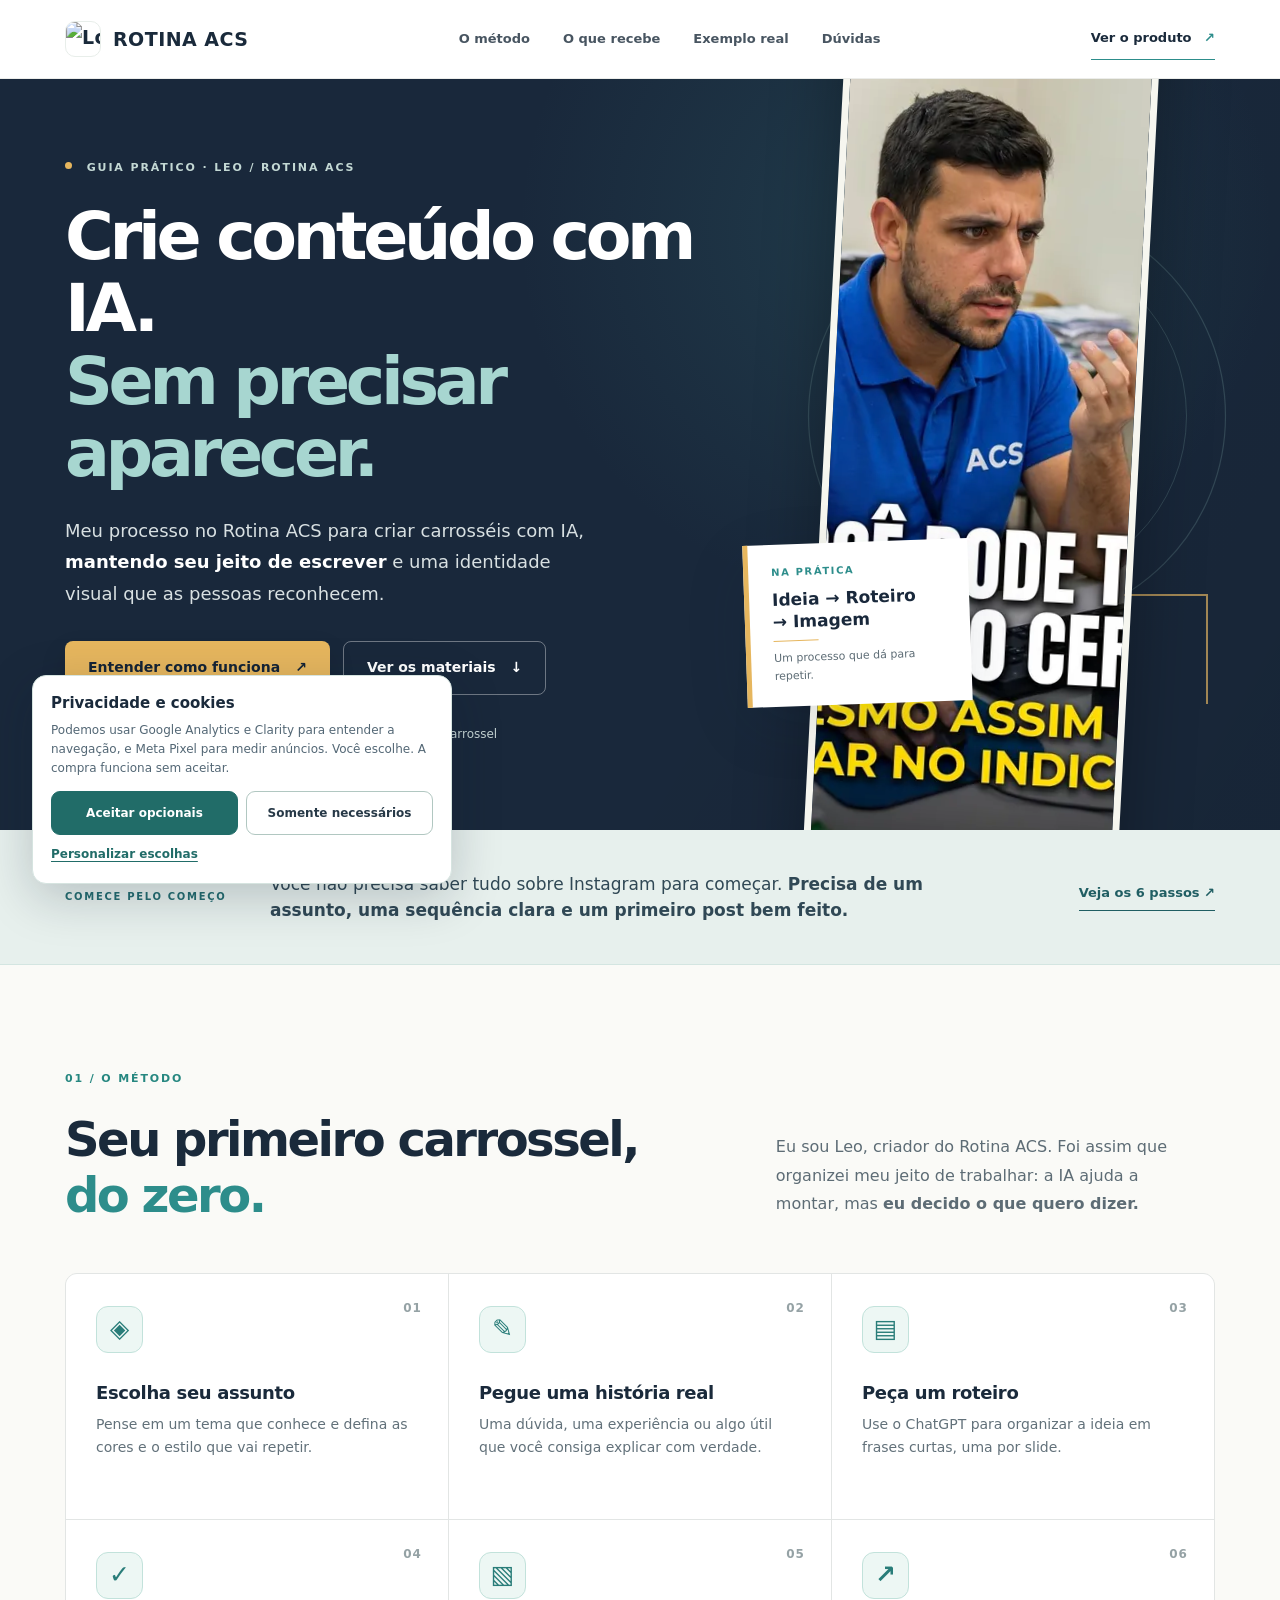
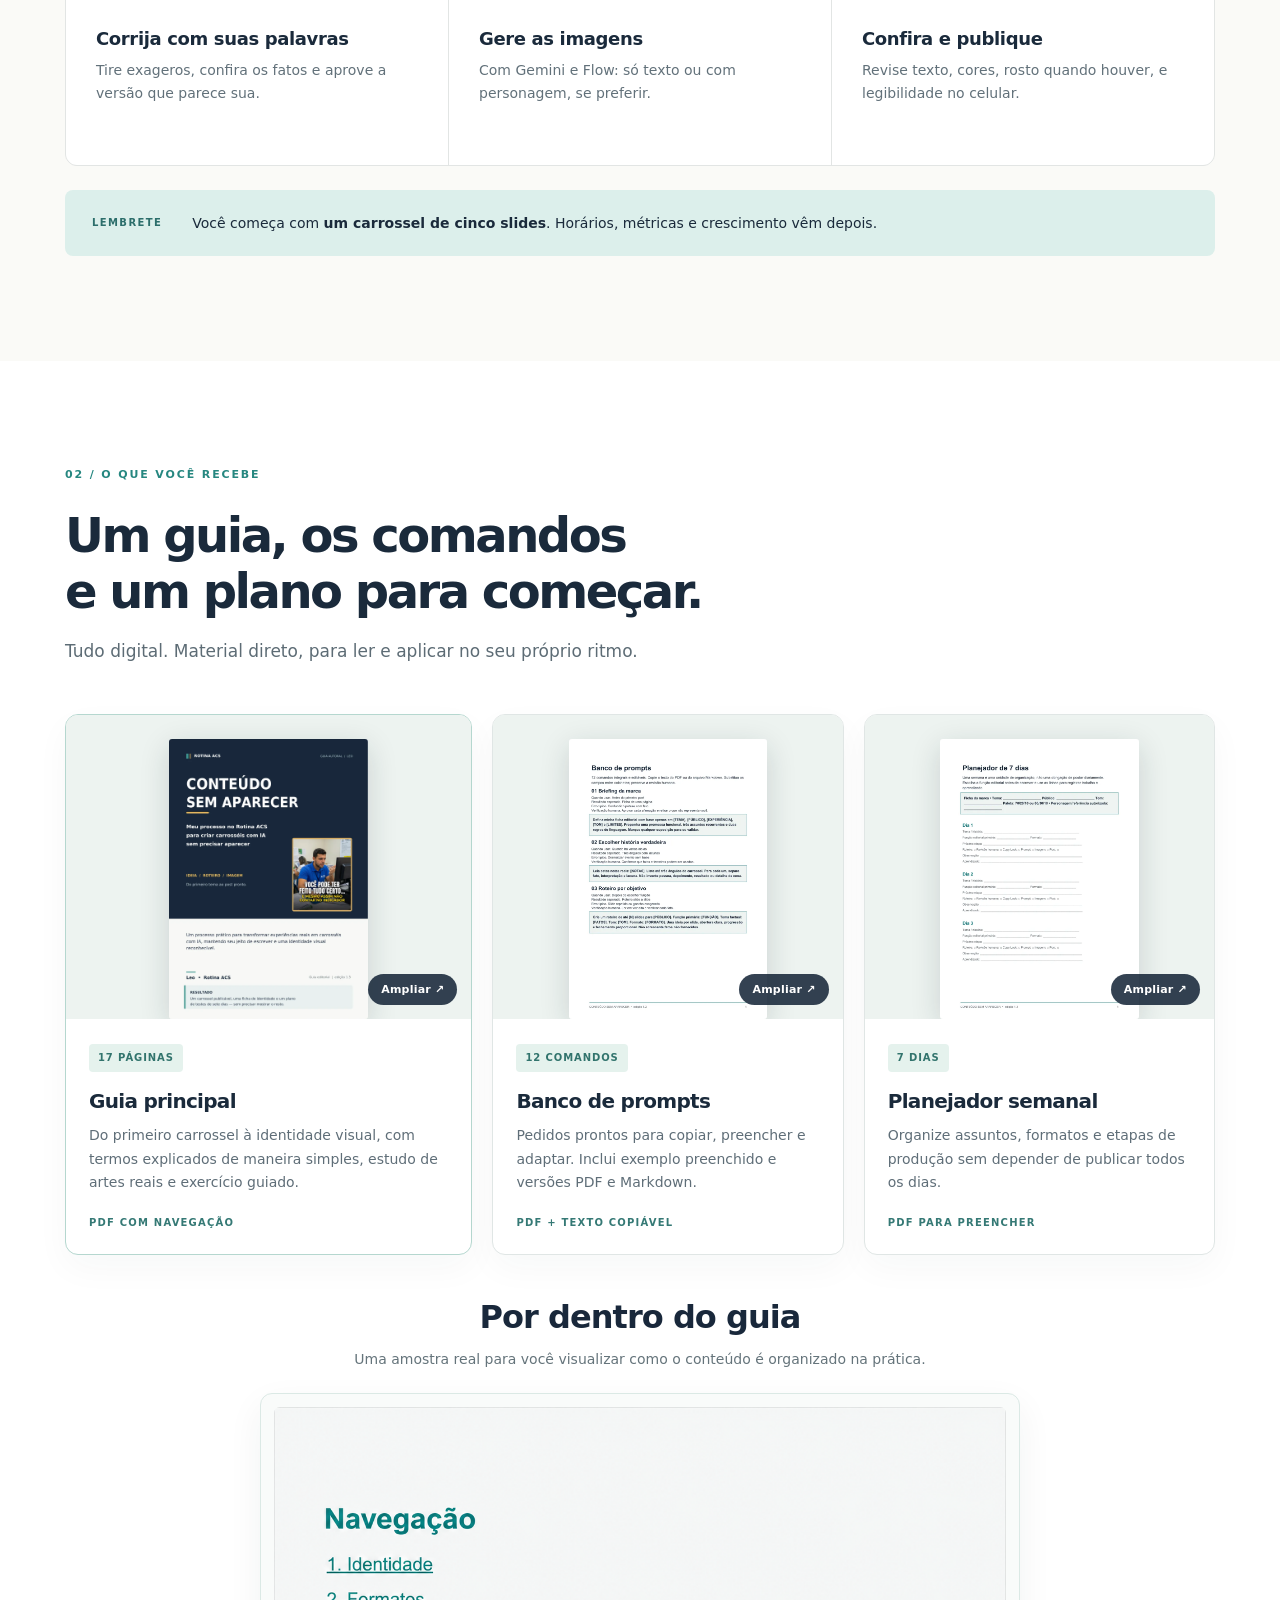
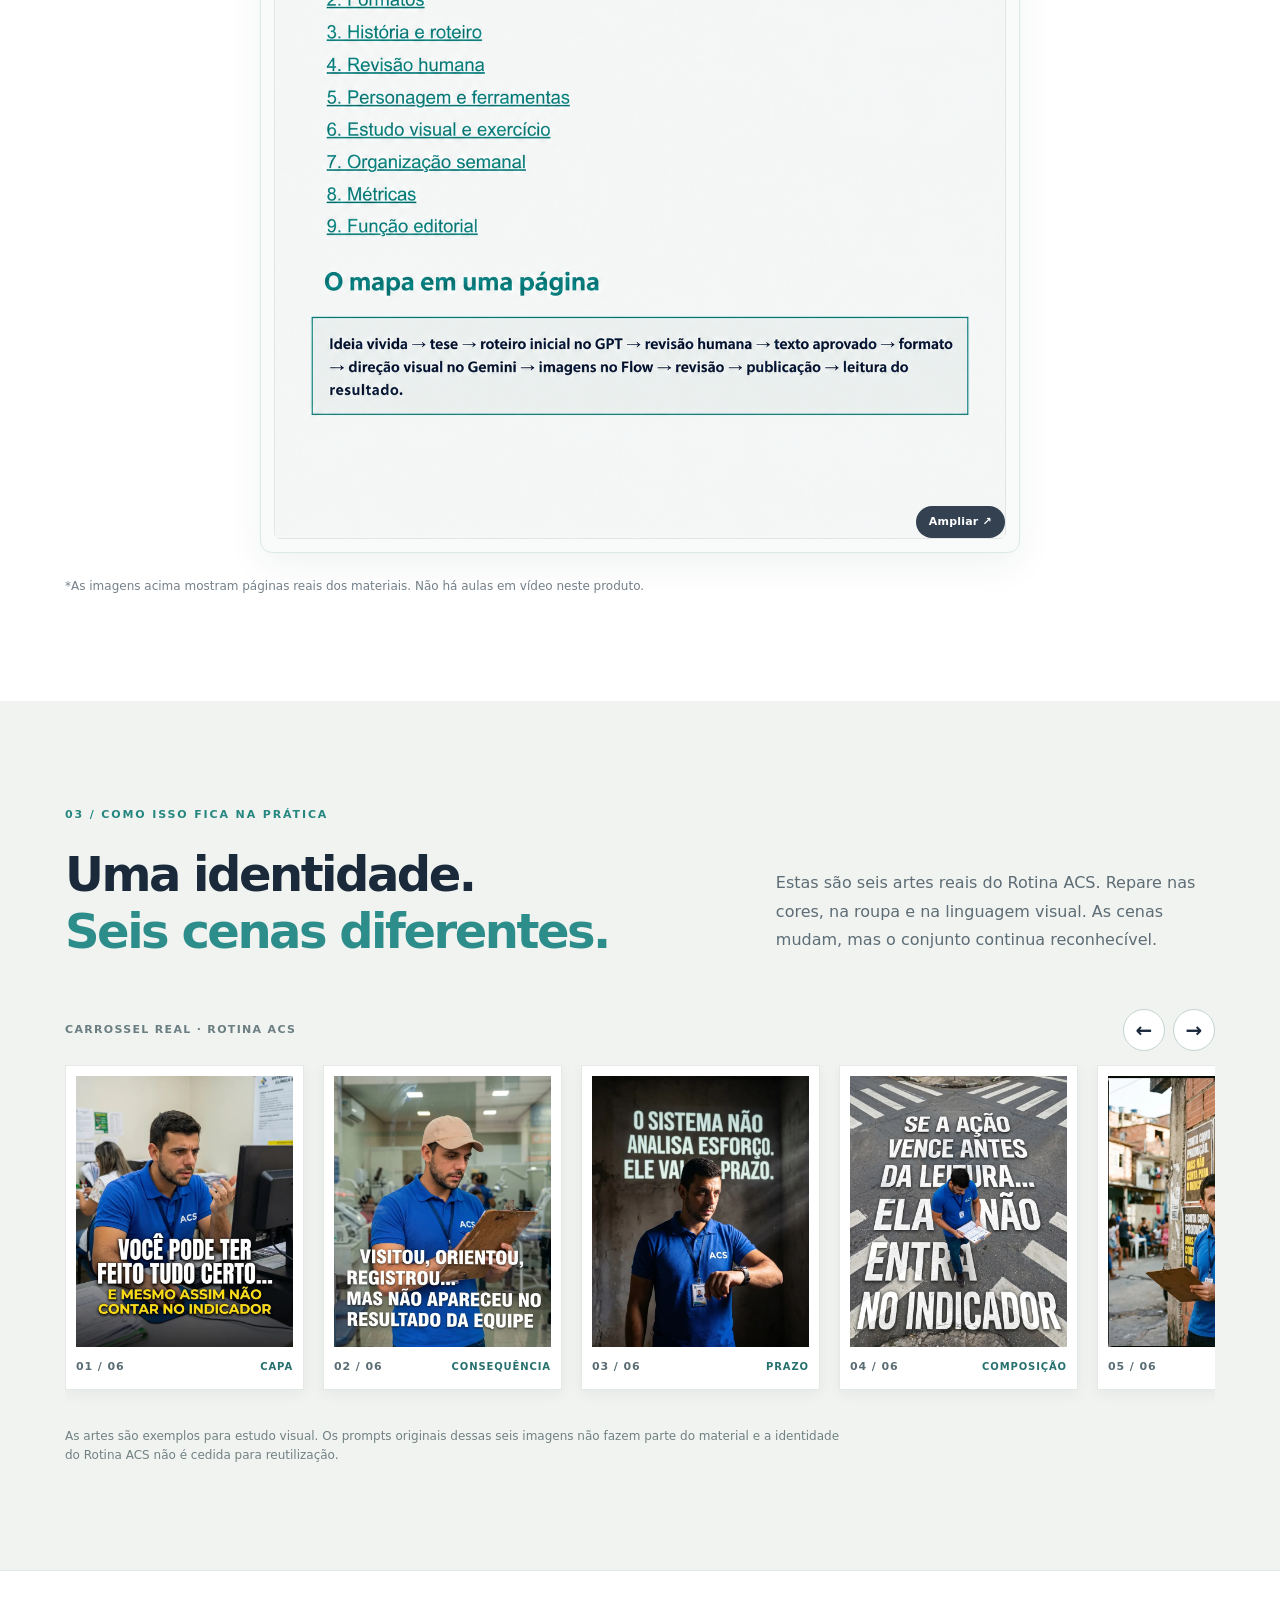
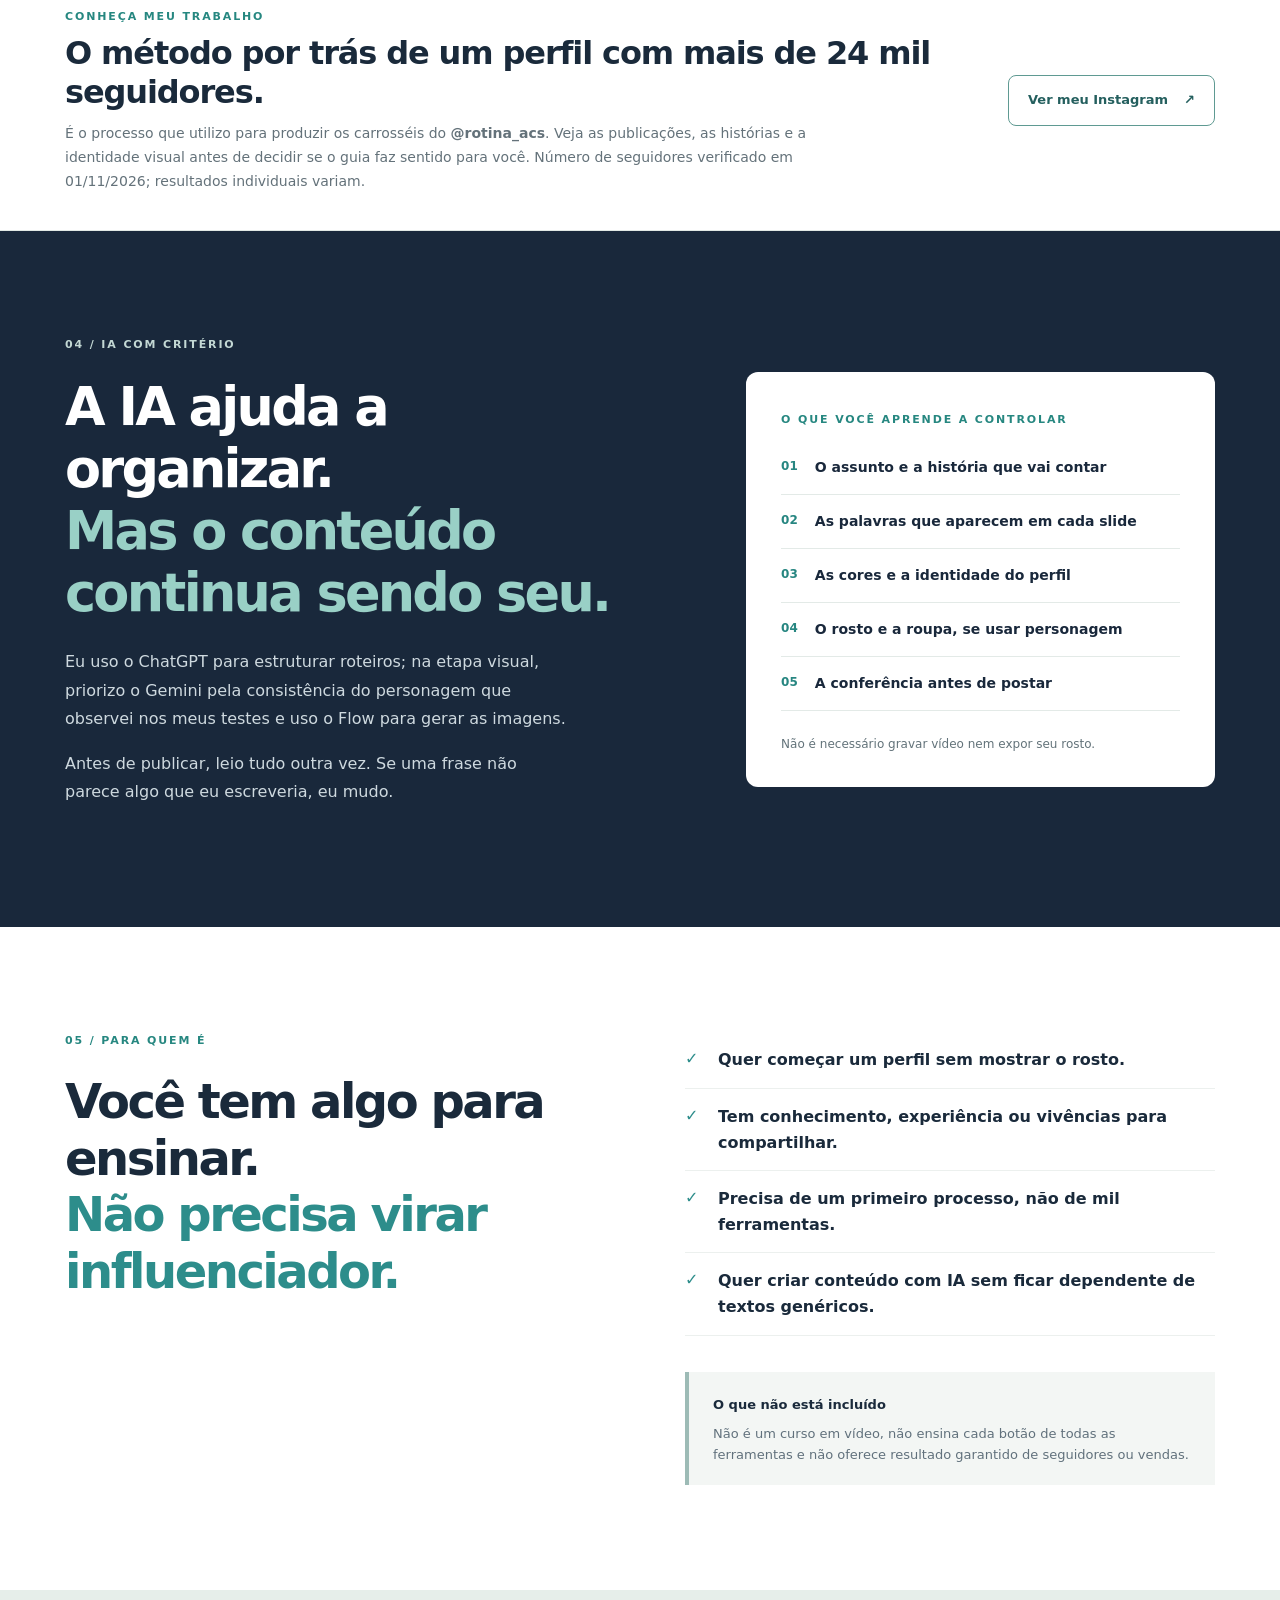
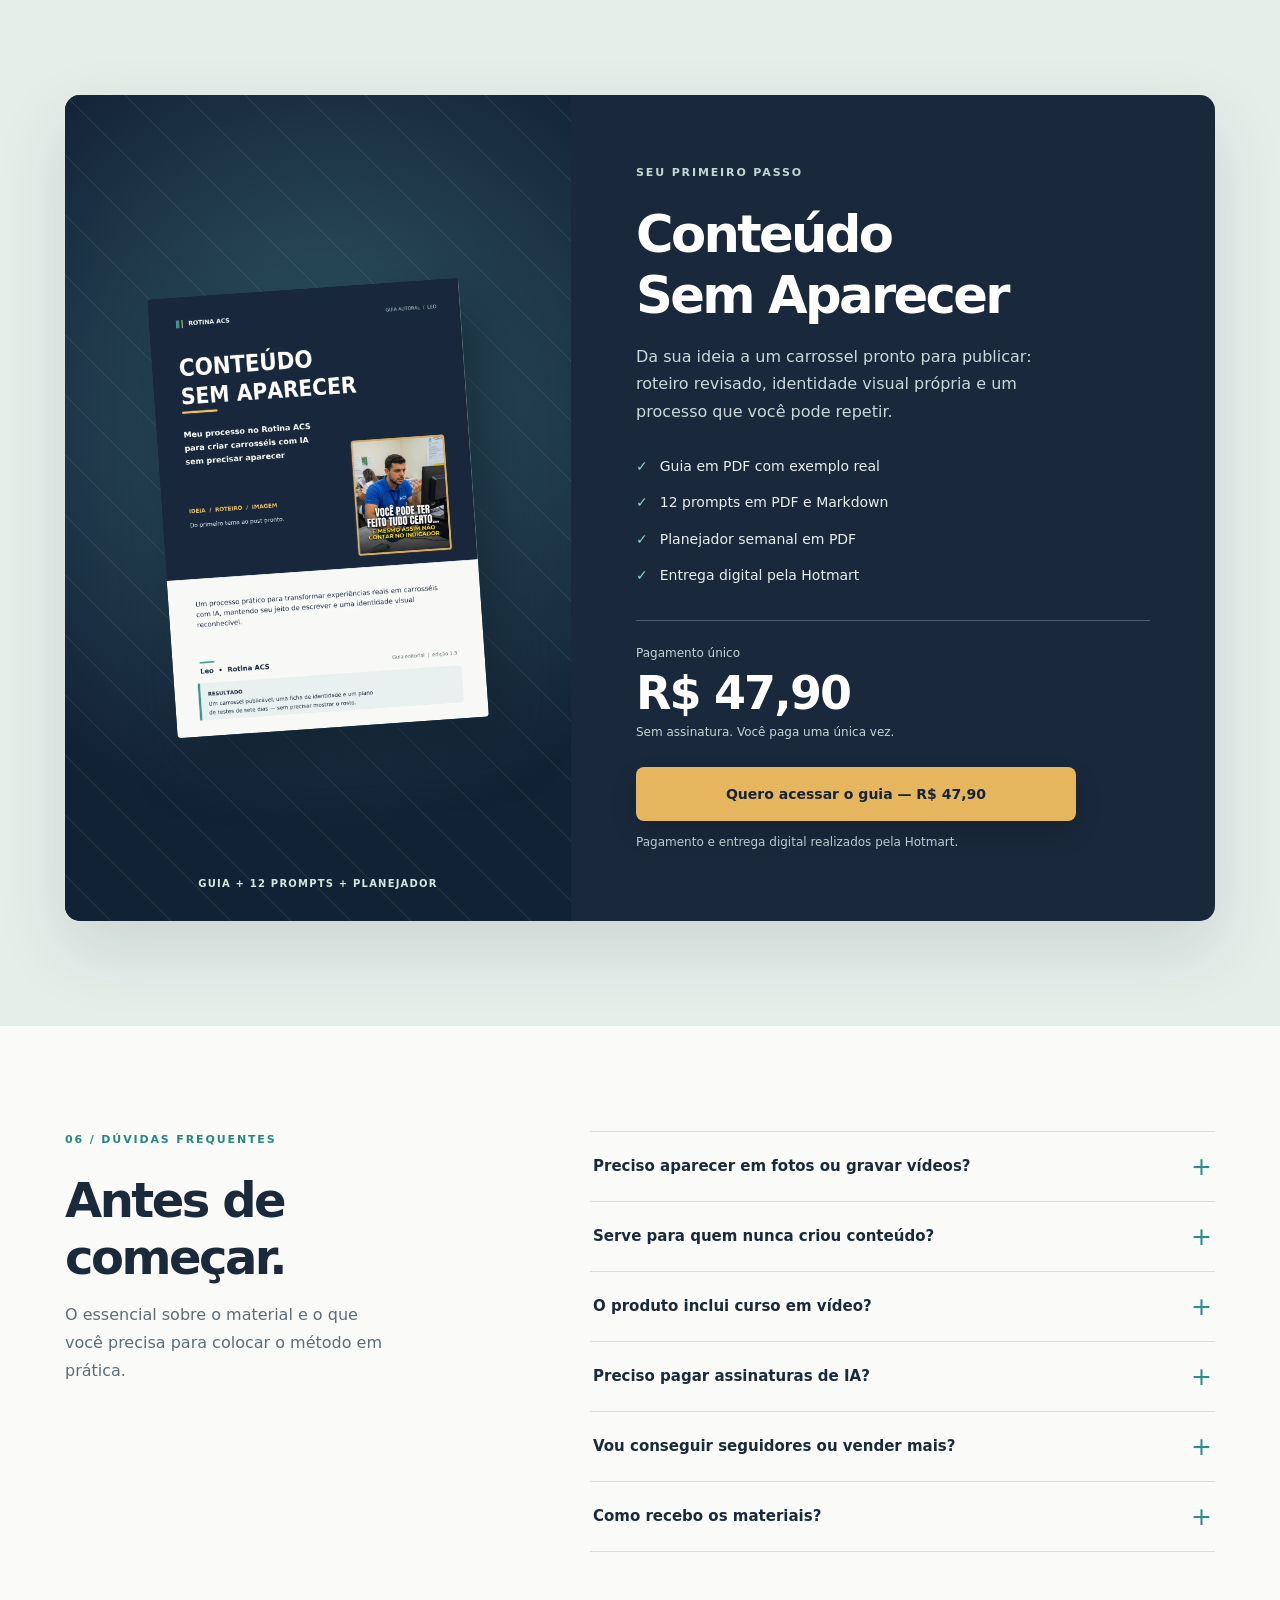
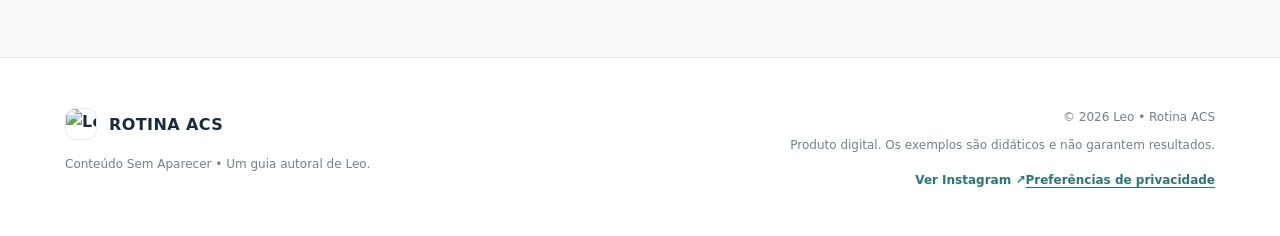
==== commit a3c6ef1f: "Liberar indexação e definir URL canônica do produto Conteúdo Sem Aparecer" ====
--- a/index.html
+++ b/index.html
@@ -5,7 +5,9 @@
   <meta name="viewport" content="width=device-width, initial-scale=1">
   <meta name="theme-color" content="#19283b">
   <meta name="description" content="Aprenda o processo que Leo usa no Rotina ACS para criar carrosséis com IA sem aparecer: roteiro, escrita natural, identidade visual e imagens. Guia PDF, 12 prompts e planejador.">
-  <meta name="robots" content="noindex,nofollow"><!-- PRÉVIA: trocar depois da publicação e conferência de domínio/checkout. -->
+  <meta name="robots" content="index,follow,max-image-preview:large">
+  <link rel="canonical" href="https://conteudo.rotinaacs.com.br/">
+  <meta property="og:url" content="https://conteudo.rotinaacs.com.br/">
   <meta property="og:locale" content="pt_BR">
   <meta property="og:type" content="website">
   <meta property="og:site_name" content="Rotina ACS">
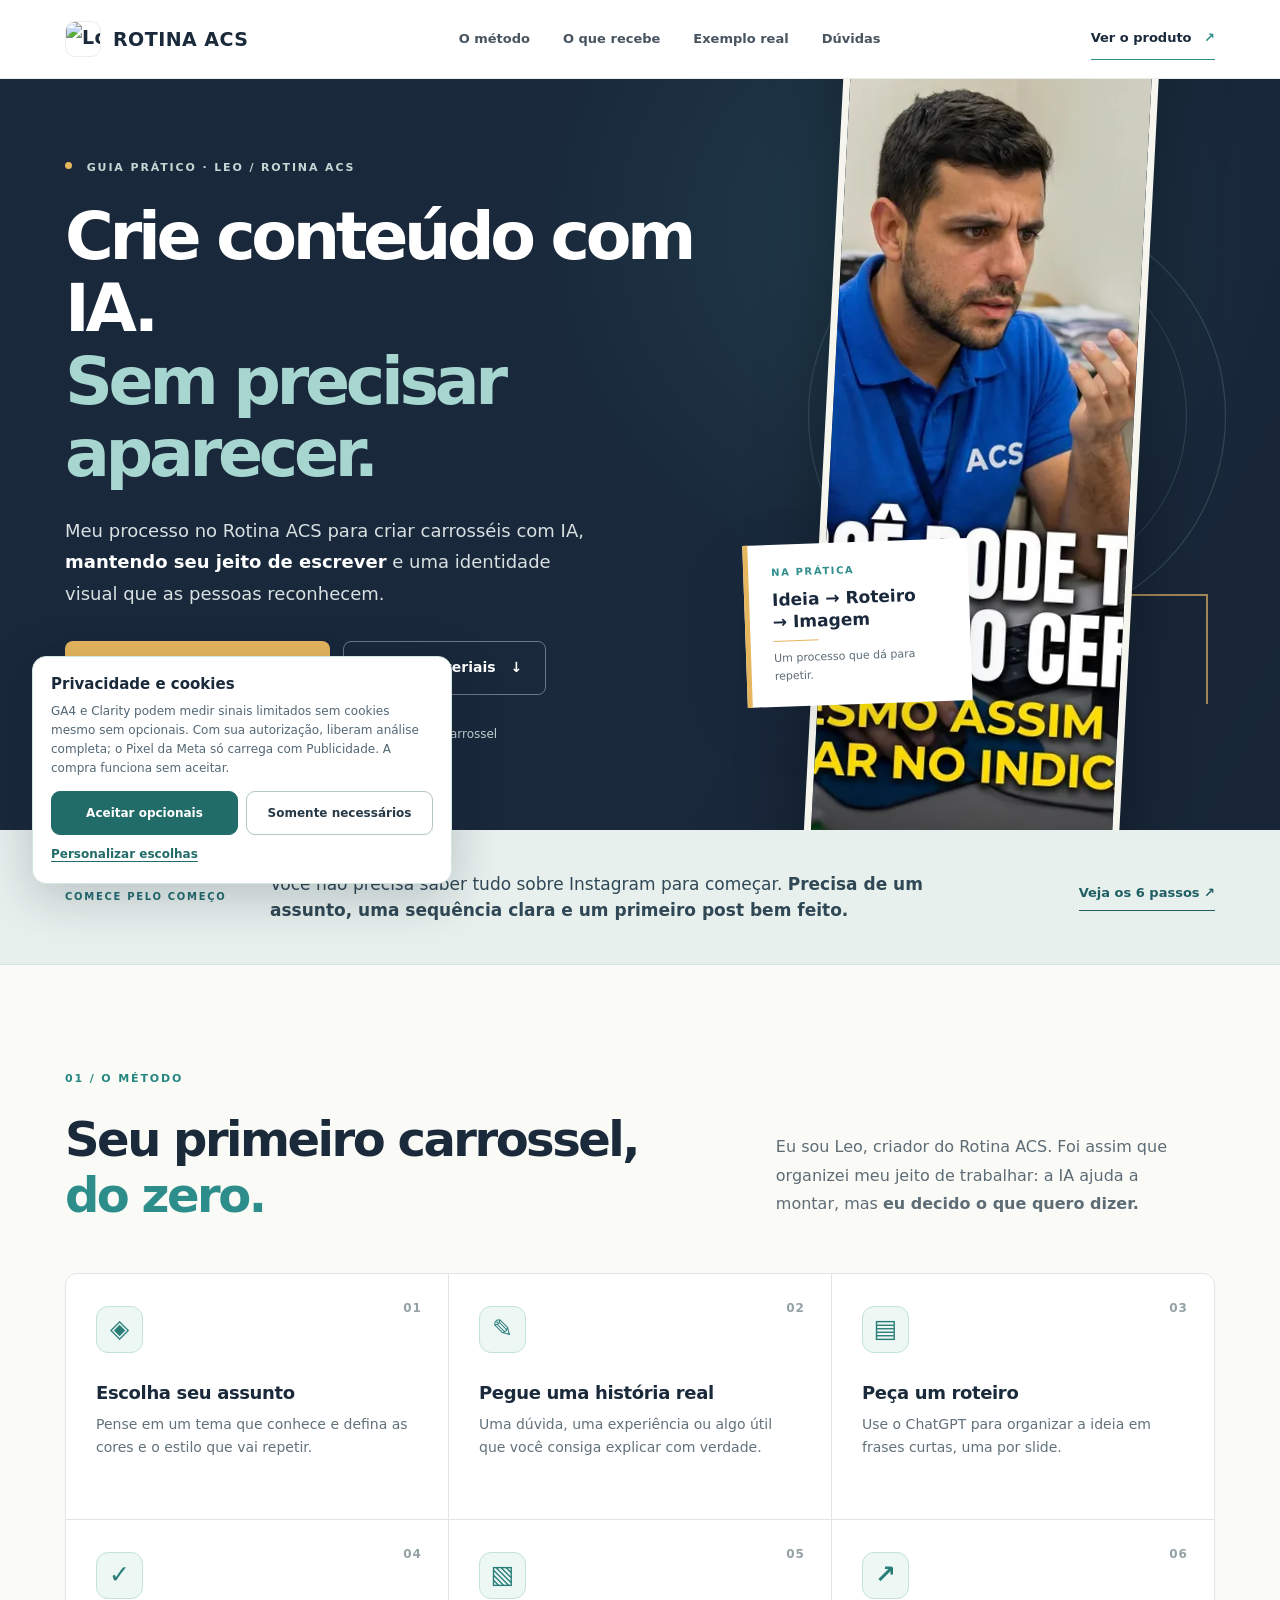
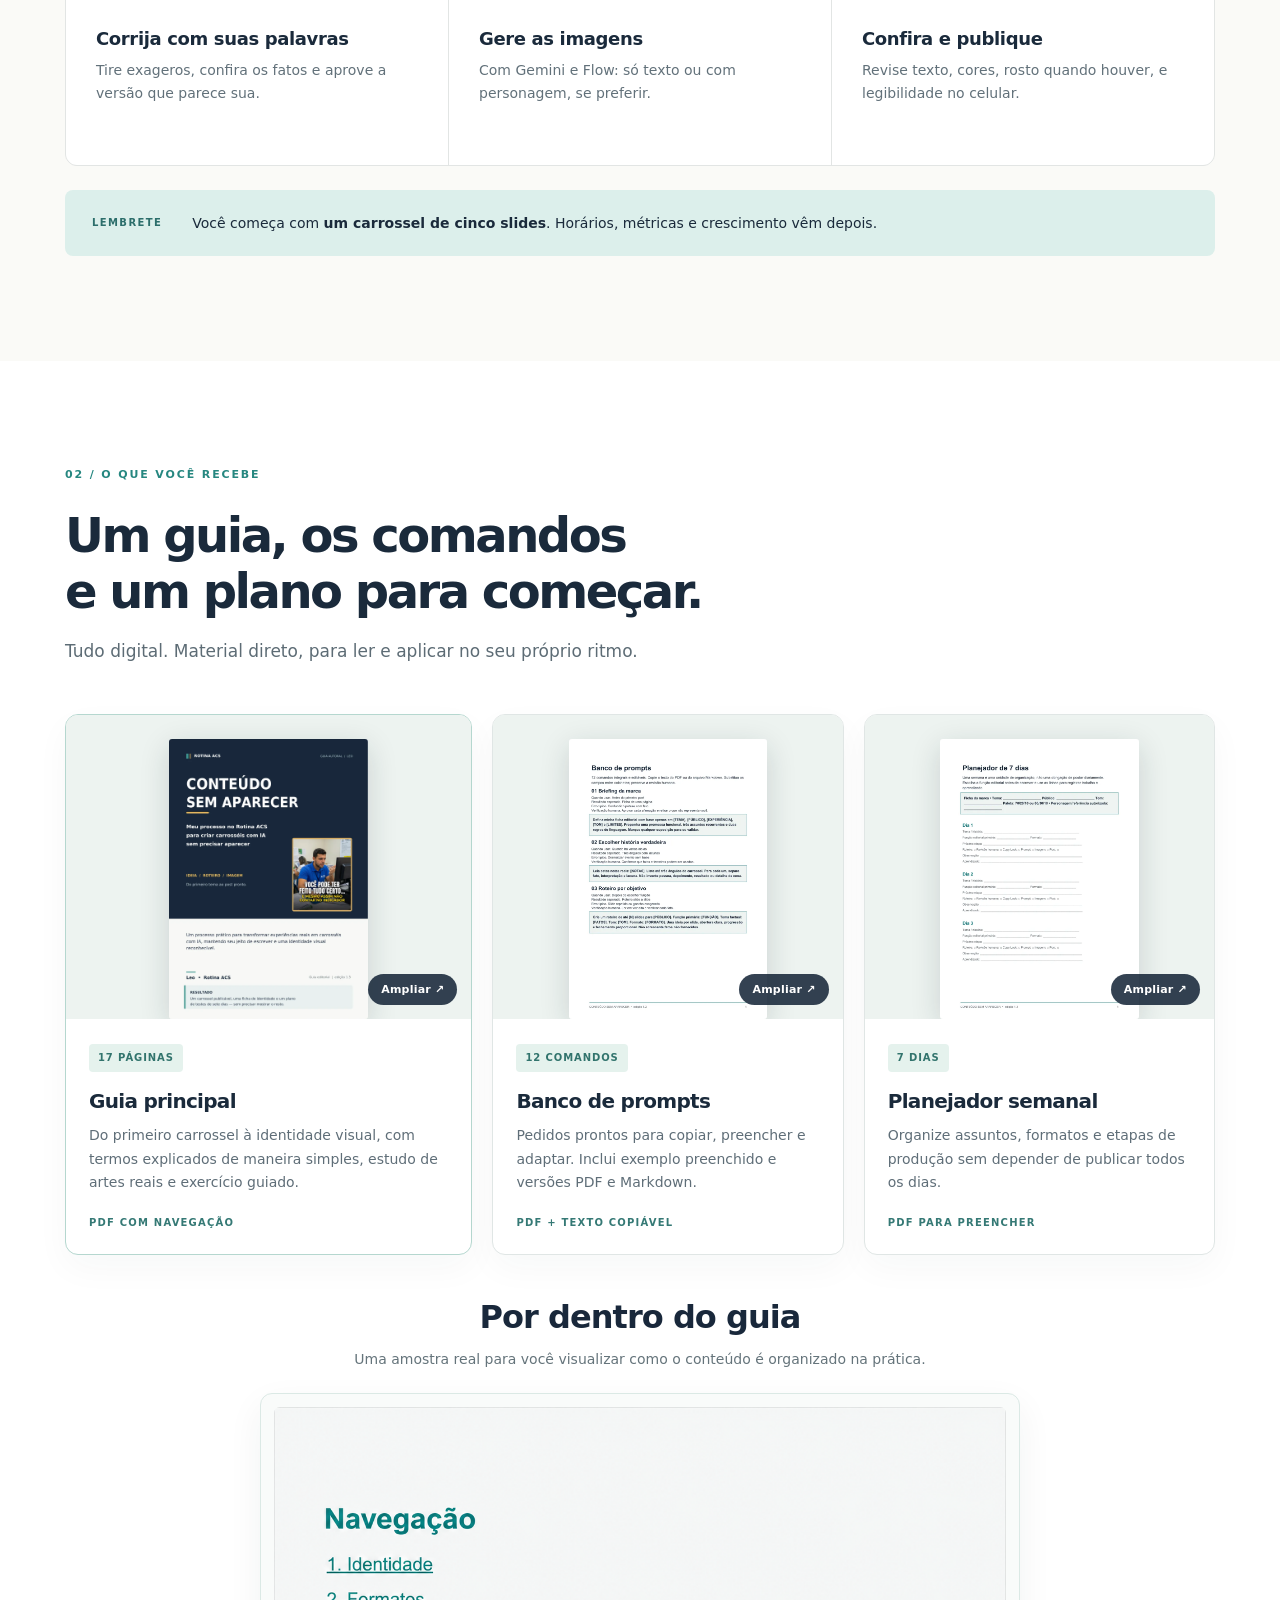
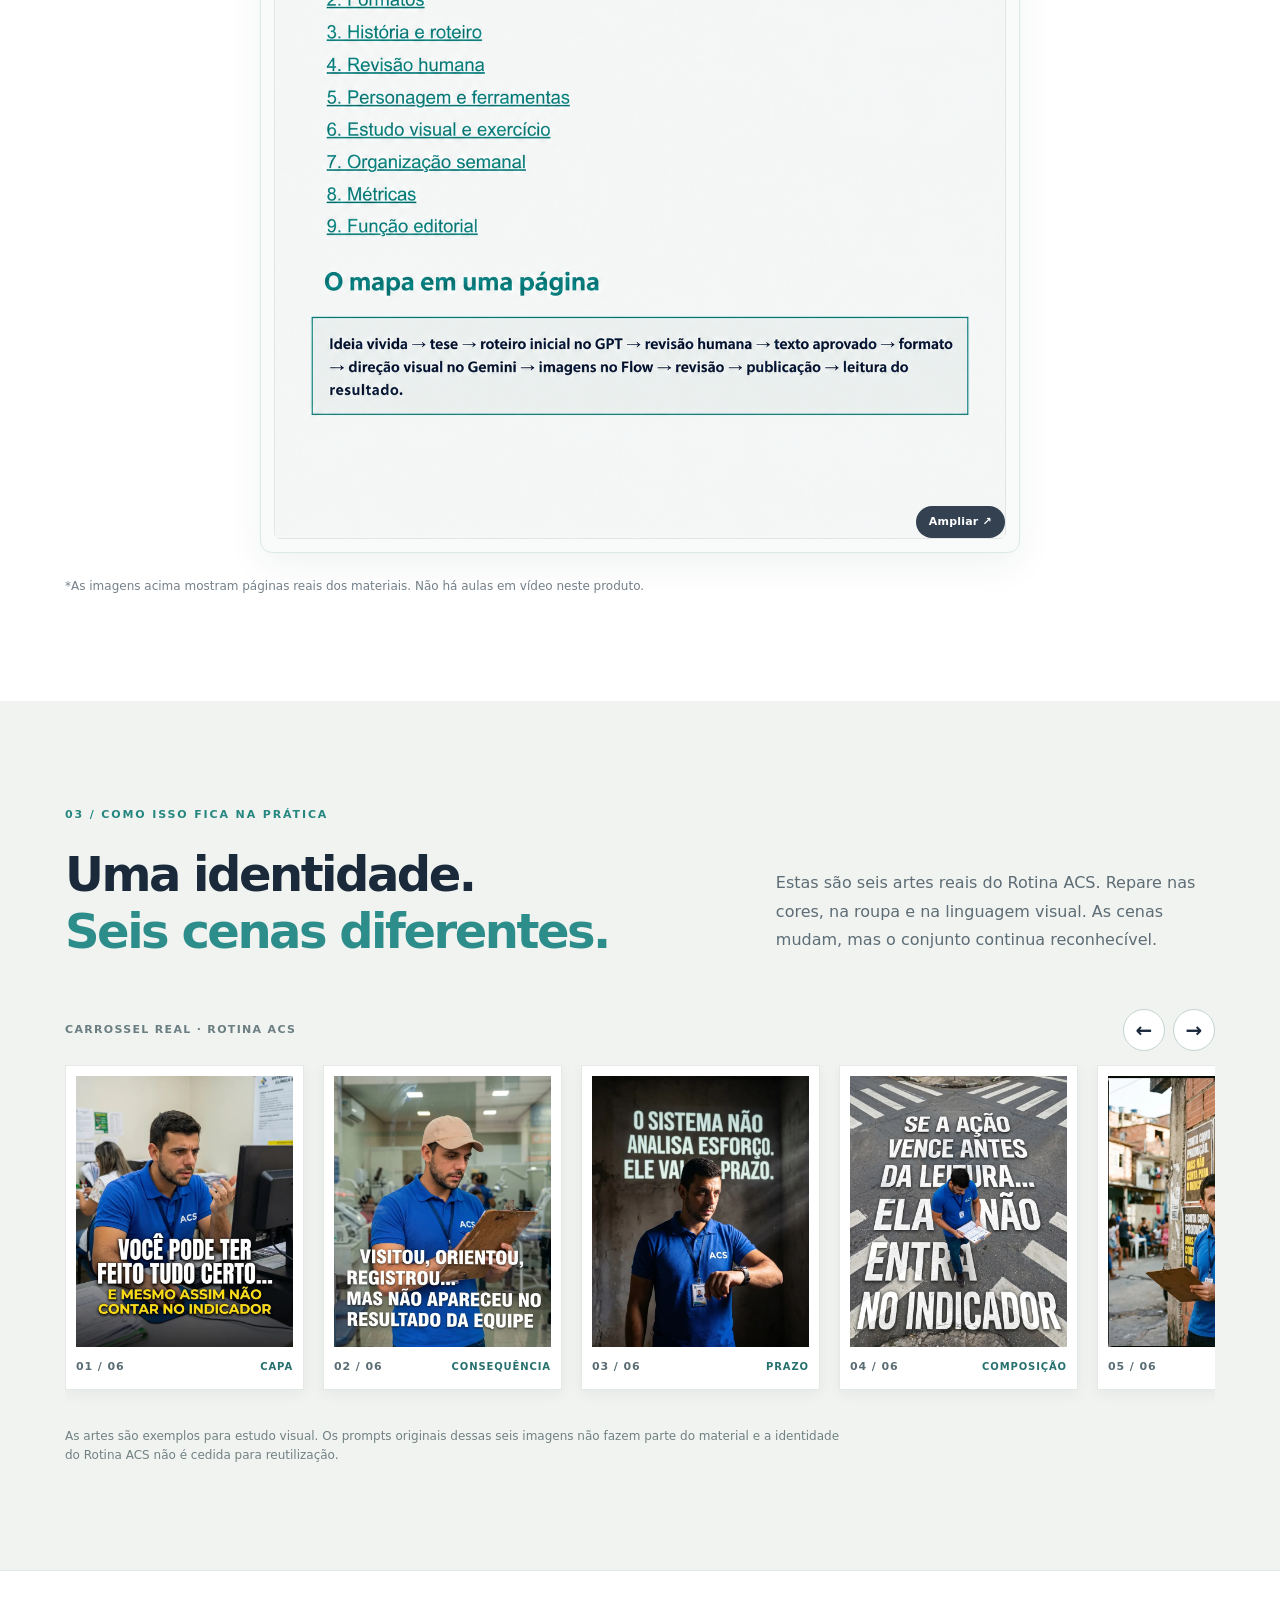
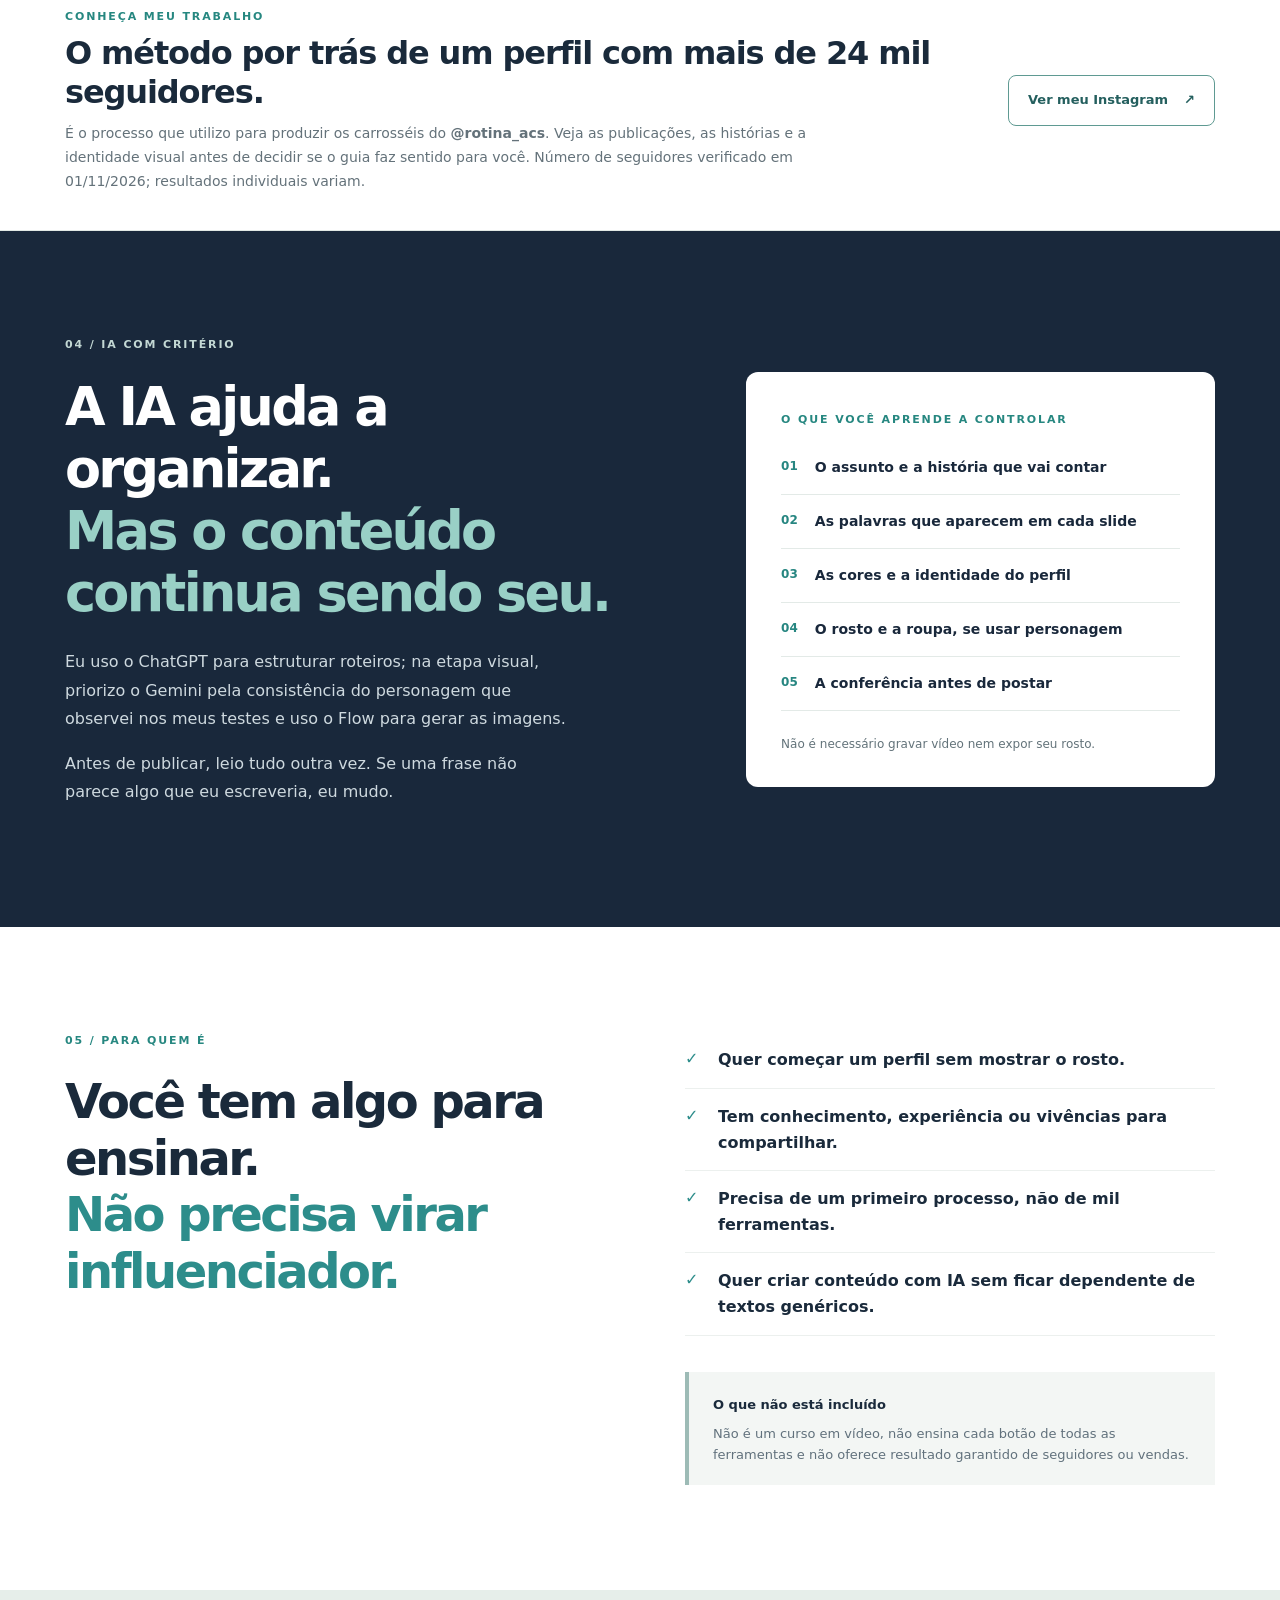
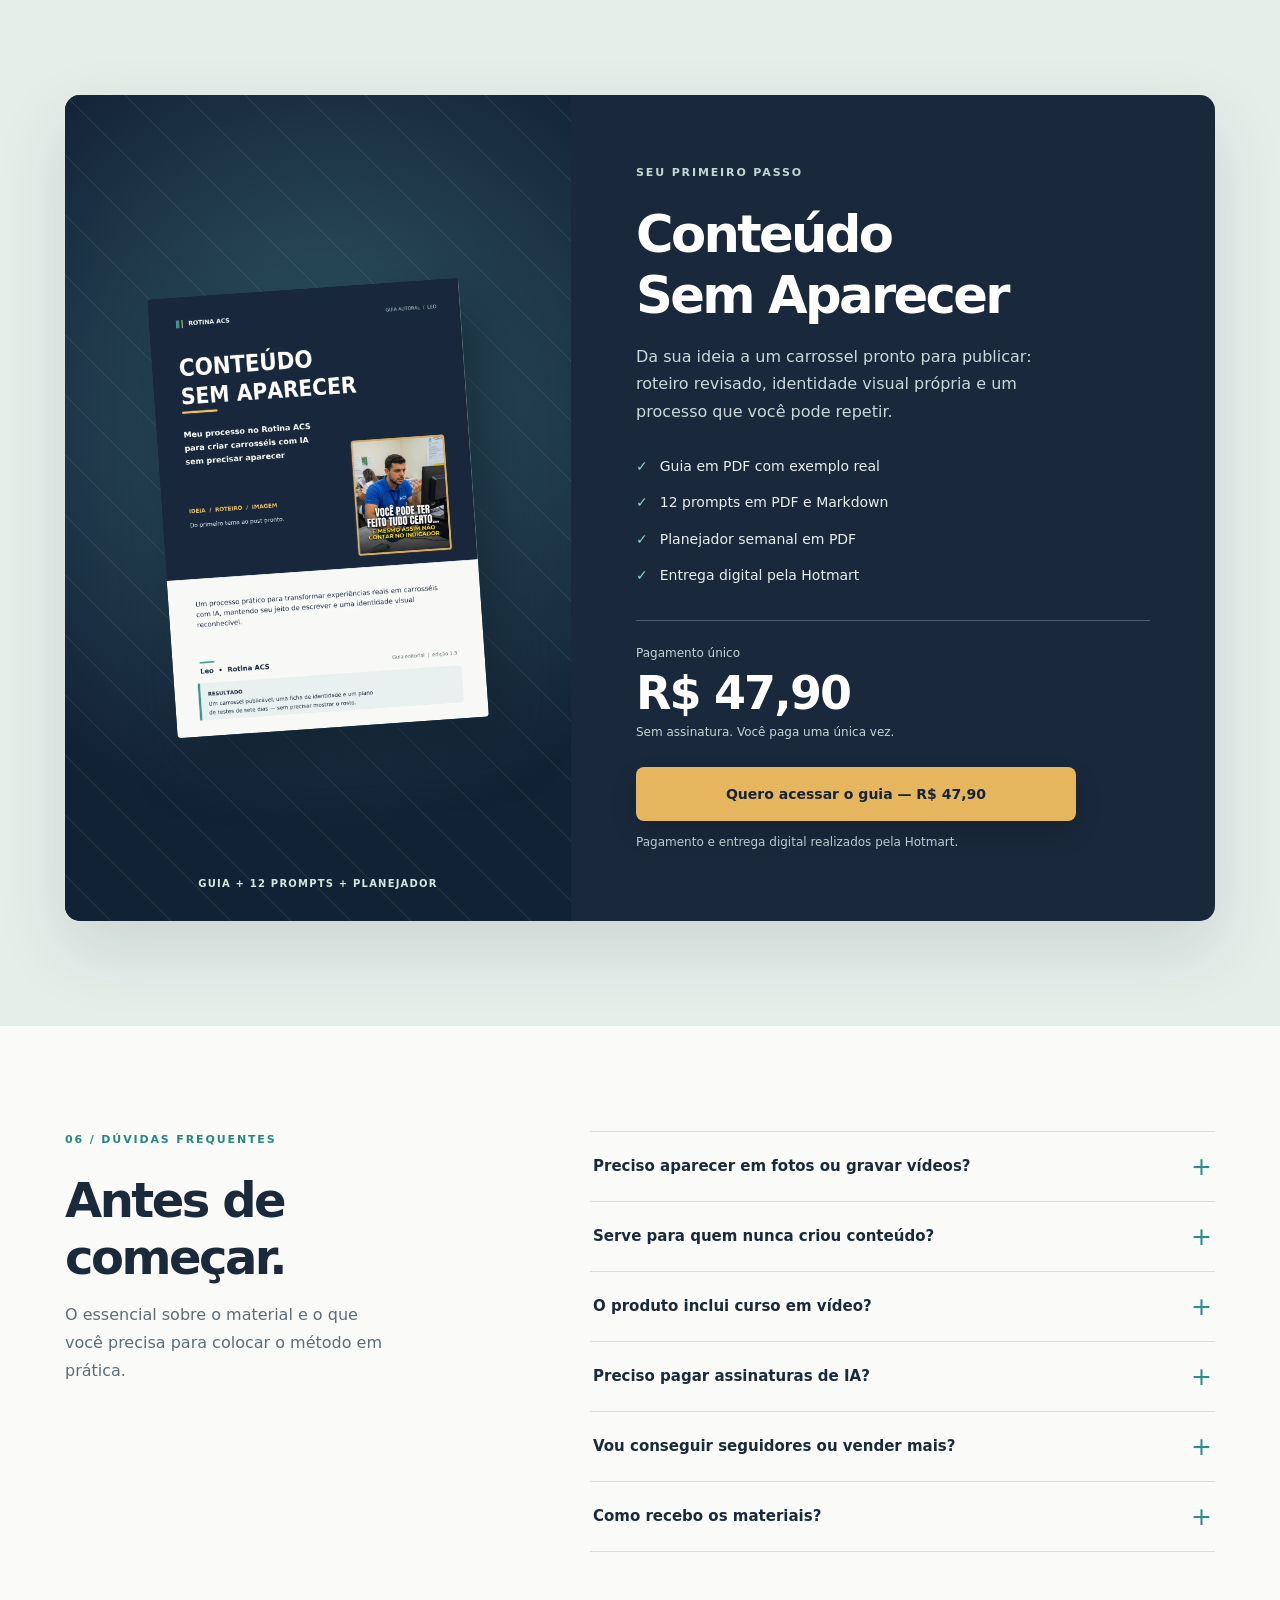
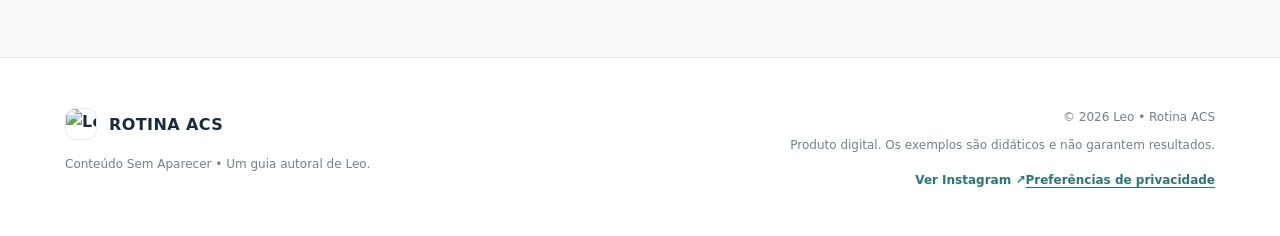
==== commit c1a0a6eb: "chore: version consent script after tracking upgrade" ====
--- a/index.html
+++ b/index.html
@@ -18,8 +18,8 @@
   <title>Conteúdo Sem Aparecer — Leo | Rotina ACS</title>
   <link rel="icon" type="image/png" href="https://rotinaacs.com.br/assets/logo.png">
   <link rel="stylesheet" href="styles.css?v=20261101-privacy-v1">
-  <!-- GA4, Clarity e Pixel Meta carregados apenas conforme escolha de privacidade. -->
-  <script src="tracking-consent.js?v=20261101-privacy-v1" defer></script>
+  <!-- GA4 e Clarity usam consentimento limitado; Meta Pixel exige opt-in de publicidade. -->
+  <script src="tracking-consent.js?v=20261103-consent-v2" defer></script>
   <script src="site-config.js" defer></script>
   <script src="app.js?v=20261101-floating-v1" defer></script>
 </head>
